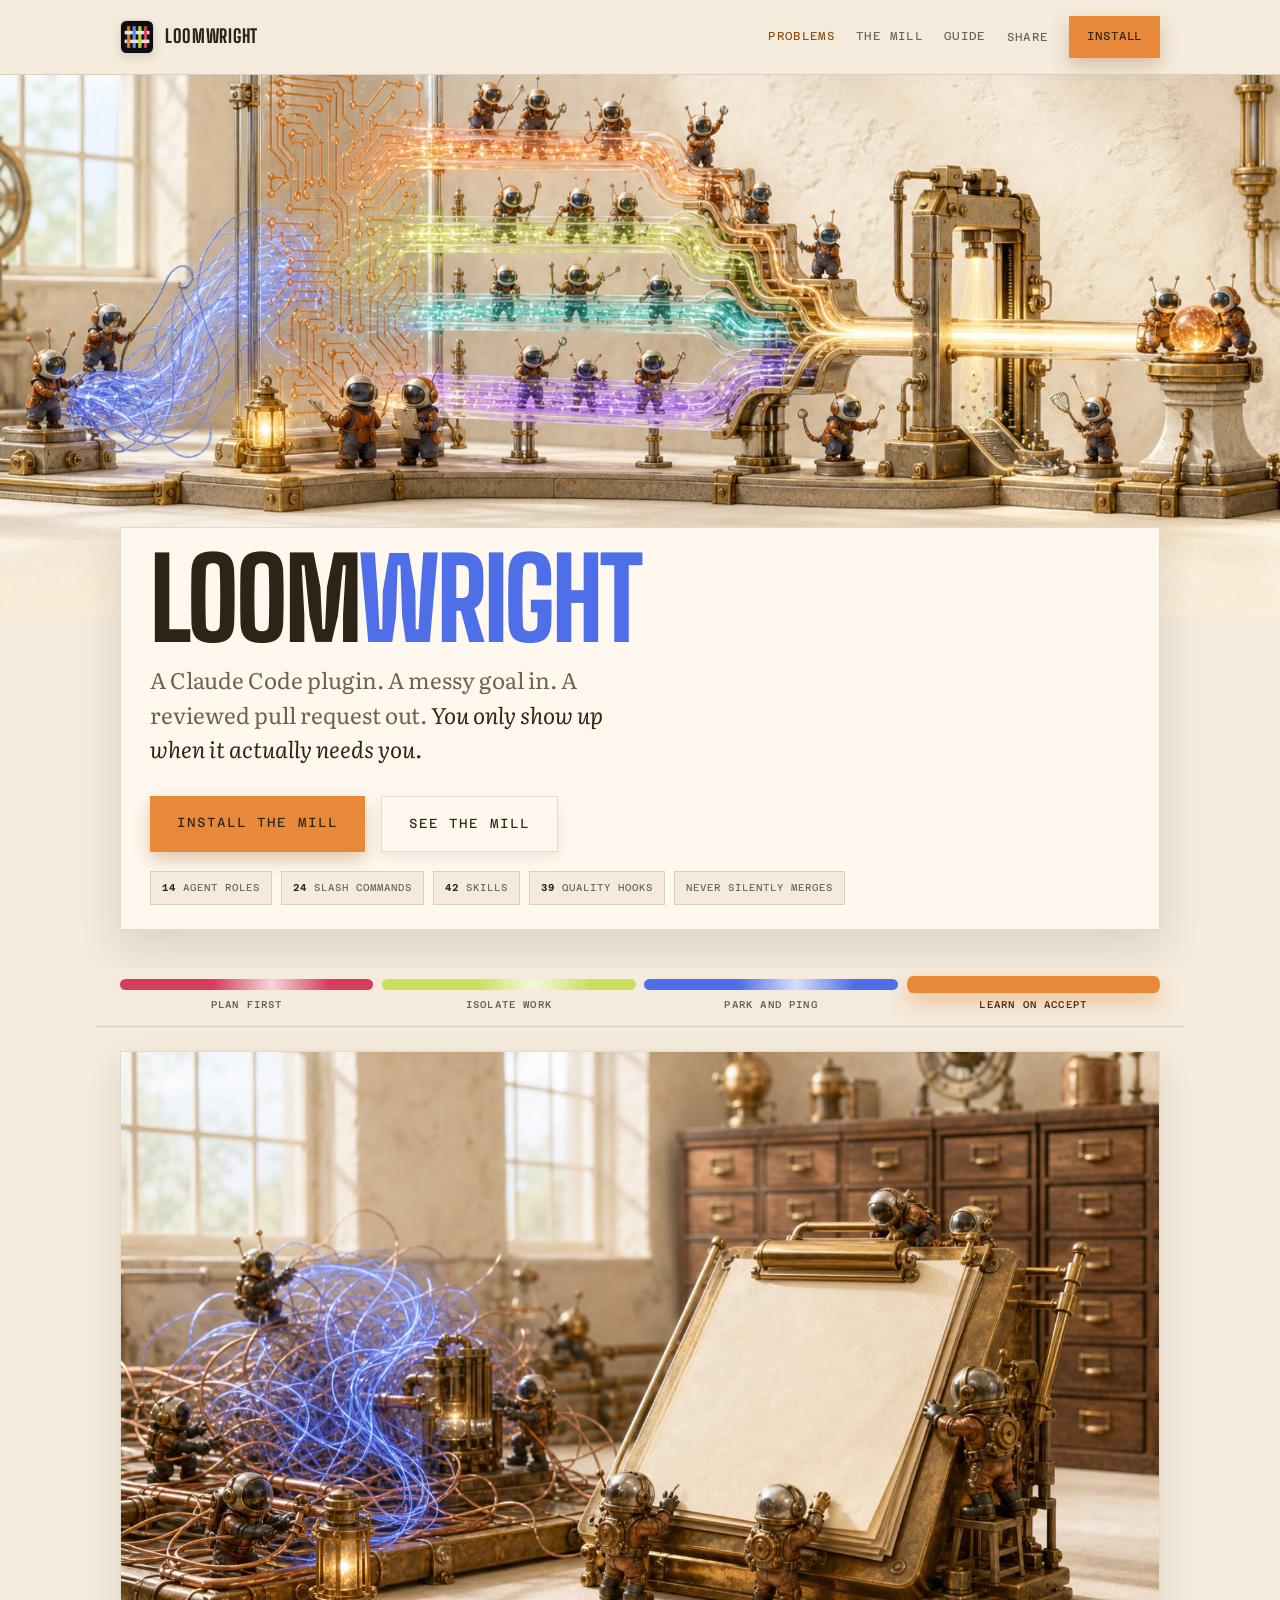
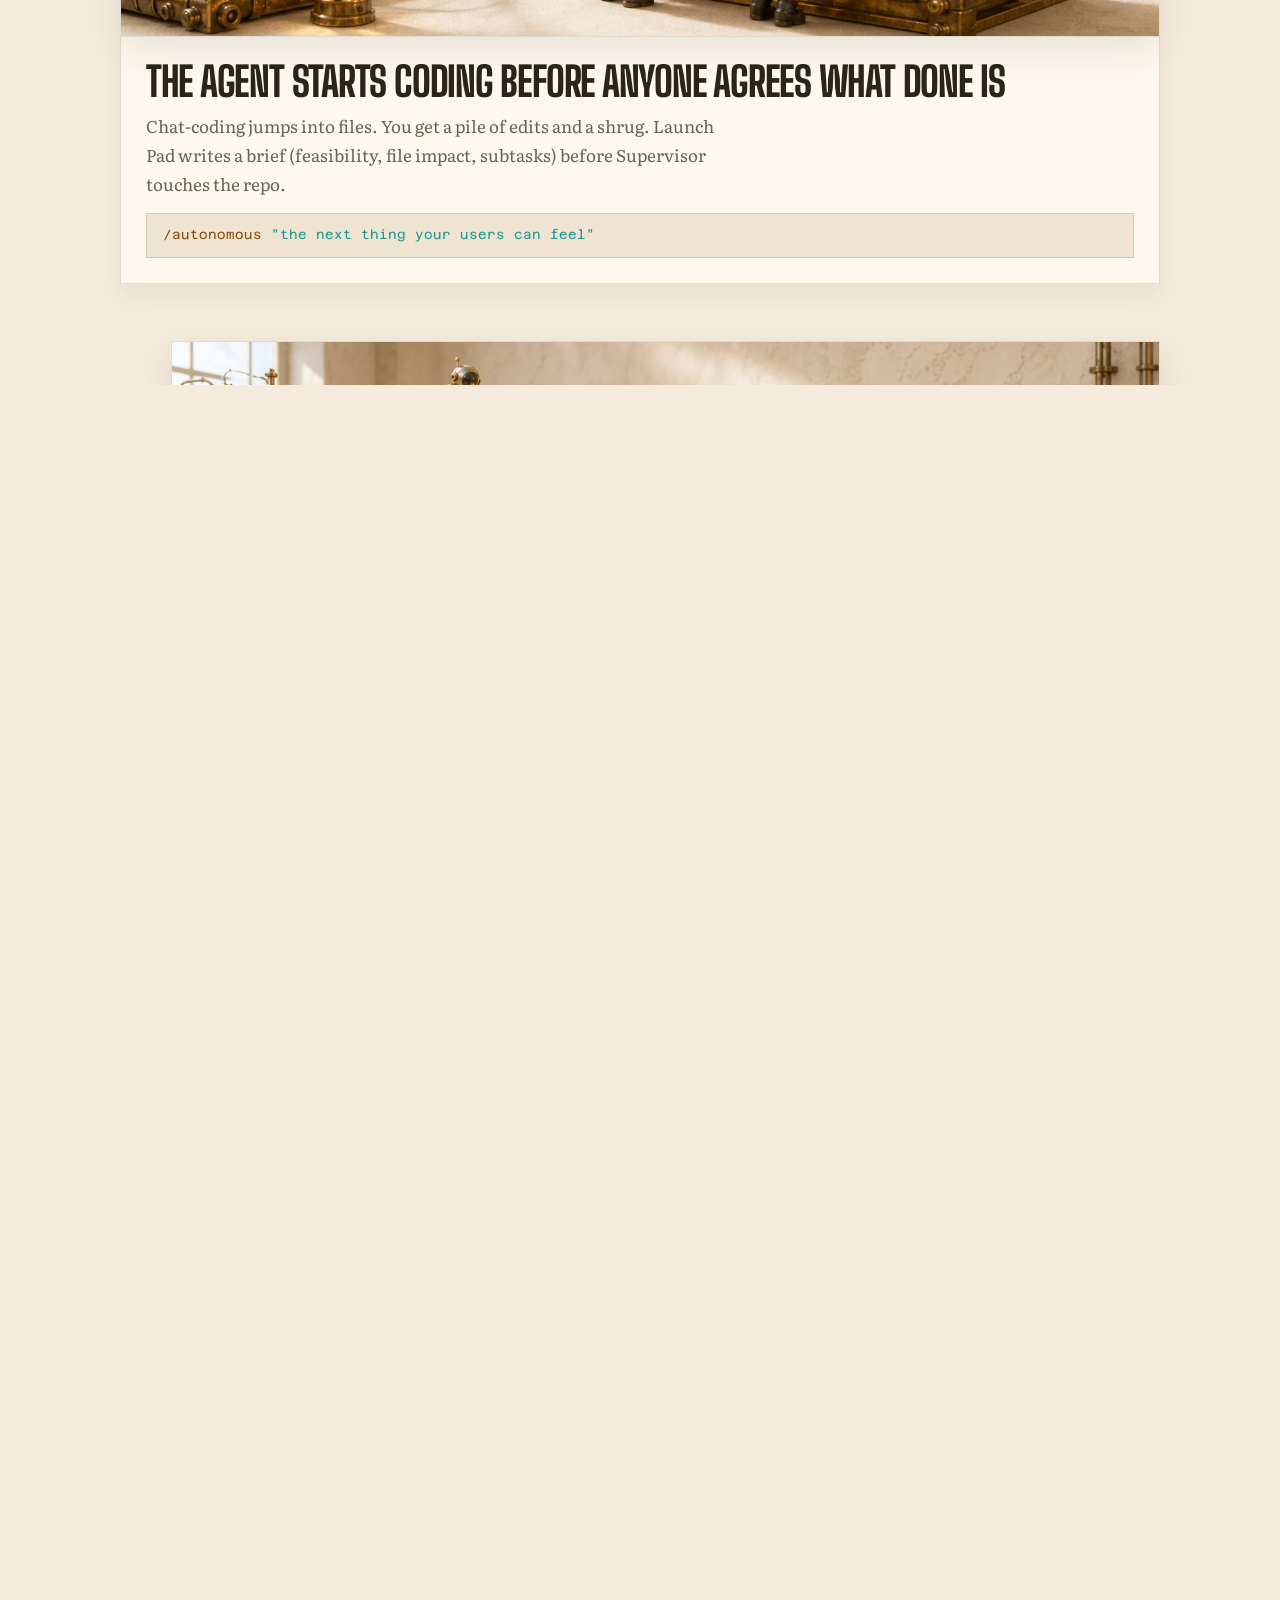
==== index.html @ b25b1008 "fix(copy): quality hooks 36 → 39 to match plugin v15.85.0 plugin.json and CHANGELOG (v15.79.0, still" ====
<!DOCTYPE html>
<html lang="en">
<head>
  <meta charset="utf-8" />
  <meta name="viewport" content="width=device-width, initial-scale=1" />
  <title>Loomwright — a messy goal in, a reviewed PR out</title>
  <meta name="description" content="Queue it. It runs. It parks and informs you when a human is required. Trusted auto-merge only on an opt-in path. Plan first. Parallel worktrees. Never silent." />
  <meta name="theme-color" content="#F4EBDC" />
  <link rel="icon" type="image/png" sizes="32x32" href="assets/icon-32.png" />
  <link rel="apple-touch-icon" sizes="180x180" href="assets/icon-180.png" />
  <meta property="og:title" content="Loomwright — you only show up when it needs you" />
  <meta property="og:description" content="Four problems coding agents keep repeating. One mill that plans, isolates work, parks at the gate, and learns only what you accept." />
  <meta property="og:image" content="https://vikashruhilgit.github.io/loomwright-site/assets/og.jpg" />
  <meta property="og:url" content="https://vikashruhilgit.github.io/loomwright-site/" />
  <meta property="og:type" content="website" />
  <meta name="twitter:card" content="summary_large_image" />
  <link rel="preconnect" href="https://fonts.googleapis.com" />
  <link rel="preconnect" href="https://fonts.gstatic.com" crossorigin />
  <link href="https://fonts.googleapis.com/css2?family=Azeret+Mono:wght@400;500&family=Big+Shoulders+Display:wght@700;800&family=Literata:ital,opsz,wght@0,7..72,400;0,7..72,500;1,7..72,400&display=swap" rel="stylesheet" />
  <link rel="stylesheet" href="site.css" />
</head>
<body>
  <!--
  THESIS: Four pains of chat-coding, each a full-bleed mill still. Not a feature list, not a dashboard.
  OWN-WORLD: Sunlit plaster loft, brass, glass lanes copper/chartreuse/teal/violet, visored millwrights. Big Shoulders Display, Literata, Azeret Mono.
  STORY: Messy goal in, reviewed PR out. Queue it; it runs; it taps you only when a human is required.
  FIRST VIEWPORT: Approved pipeline still, plaque with the offer and Install.
  FORM: Inventor's loft / patent-come-to-life. Seed: user-pinned-bright-millwrights.
  FINISH: unreviewed and undocumented is unfinished; this build ends with the finish review, the verdict, and DESIGN.md
  -->
  <a class="skip" href="#problems">Skip to the problems</a>
  <nav>
    <div class="nav-inner">
      <a class="brand" href="index.html">
        <img src="assets/icon-180.png" alt="" width="34" height="34" decoding="async" />
        <span>Loomwright</span>
      </a>
      <div class="nav-links">
        <a href="index.html" aria-current="page">Problems</a>
        <a href="mill.html">The mill</a>
        <a href="guide.html">Guide</a>
        <button type="button" class="share" data-share>Share</button>
        <a class="btn btn-solid" href="install.html">Install</a>
      </div>
    </div>
  </nav>

  <header class="invention" id="top">
    <img class="invention-shot" src="assets/pipeline.jpg" width="1600" height="900" decoding="async"
      alt="Tiny visored millwrights run a bright brass-and-glass mill: they untangle a request, align it into a brief, ride four worktree lanes, merge in order, scan at a review gate, and stop at an open pull request." />
    <div class="plaque">
      <div class="plaque-card">
        <h1>Loom<span class="two">wright</span></h1>
        <p class="lede">A Claude Code plugin. A messy goal in. A reviewed pull request out. <em>You only show up when it actually needs you.</em></p>
        <div class="actions">
          <a class="btn btn-solid" href="install.html">Install the mill</a>
          <a class="btn btn-ghost" href="mill.html">See the mill</a>
        </div>
        <ul class="stamps" aria-label="What ships today">
          <li><b>14</b> agent roles</li>
          <li><b>24</b> slash commands</li>
          <li><b>42</b> skills</li>
          <li><b>39</b> quality hooks</li>
          <li>never silently merges</li>
        </ul>
      </div>
    </div>
  </header>

  <div class="wrap" id="problems">
    <nav class="lanes story" aria-label="Four problems the mill solves">
      <a class="lane" href="#problem-plan" style="--c:var(--madder)"><span></span>Plan first</a>
      <a class="lane" href="#problem-lanes" style="--c:var(--chartreuse)"><span></span>Isolate work</a>
      <a class="lane" href="#problem-gate" style="--c:var(--indigo)"><span></span>Park and ping</a>
      <a class="lane" href="#problem-learn" style="--c:var(--copper)"><span></span>Learn on accept</a>
    </nav>

    <div class="chapters">
      <article class="chapter" id="problem-plan" style="--c:var(--madder)">
        <figure>
          <img src="assets/problem-plan.jpg" width="1600" height="900" loading="lazy" decoding="async"
            alt="Tiny millwrights untangle a nest of glowing blue fibers on the left, then pin the same work onto a blank brass clipboard on the right, while file drawers behind them stay closed." />
          <span class="gleam" aria-hidden="true"></span>
        </figure>
        <div class="copy">
          <h2>The agent starts coding before anyone agrees what done is</h2>
          <p>Chat-coding jumps into files. You get a pile of edits and a shrug. Launch Pad writes a brief (feasibility, file impact, subtasks) before Supervisor touches the repo.</p>
          <pre class="cmd"><span class="c">/autonomous</span> <span class="g">"the next thing your users can feel"</span></pre>
        </div>
      </article>

      <article class="chapter" id="problem-lanes" style="--c:var(--chartreuse)">
        <figure>
          <img src="assets/problem-lanes.jpg" width="1600" height="900" loading="lazy" decoding="async"
            alt="Four isolated glass energy lanes in copper, chartreuse, teal, and violet, each tended by millwrights, merging in order into one golden stream." />
          <span class="gleam" aria-hidden="true"></span>
        </figure>
        <div class="copy">
          <h2>Two agents, one repo, a merge mess</h2>
          <p>Parallel chats overwrite each other. Workers run in git worktrees. Overlapping files wait. Merges are ordered. You get one pull request, not five conflicting branches.</p>
        </div>
      </article>

      <article class="chapter" id="problem-gate" style="--c:var(--indigo)">
        <figure>
          <img src="assets/problem-gate.jpg" width="1600" height="900" loading="lazy" decoding="async"
            alt="A brass review gate holds a glowing orb. A millwright rings a small bell. An empty stool and hanging helmet show the human has stepped away while the mill still runs." />
          <span class="gleam" aria-hidden="true"></span>
        </figure>
        <div class="copy">
          <h2>You cannot walk away, and you also cannot trust auto-merge</h2>
          <p>Queue the work with <code>/automate</code>. Default: it parks a reviewed PR and tells you if a human is required. Desktop banners are on; <code>--notify</code> adds webhooks. Pass <code>--auto-merge</code> and it squash-merges only when the six-condition fail-closed trusted gate holds. The sixth condition re-classifies the PR head with <code>classify-risk.sh</code>; a high-risk or unclassifiable diff always parks, with no override. <code>--trust-unprotected</code> is the explicit escape hatch for an unprotected branch. Anything unreadable parks. It does not silently ship.</p>
          <pre class="cmd"><span class="c">/automate</span> <span class="g">"the remaining shop tickets"</span> <span class="c">--auto-merge</span></pre>
        </div>
      </article>

      <article class="chapter" id="problem-learn" style="--c:var(--copper)">
        <figure>
          <img src="assets/problem-learn.jpg" width="1600" height="900" loading="lazy" decoding="async"
            alt="Millwrights pin blank paper cards to a brass rail and sort lesson sheets, while a large unused brass stamp and sealing wax wait on the table for a human." />
          <span class="gleam" aria-hidden="true"></span>
        </figure>
        <div class="copy">
          <h2>The mill forgets your house. Every run starts cold</h2>
          <p>Write rules once with <code>/rules</code>. <code>/setup</code> and committed <code>.supervisor/config.json</code> make the mill behave the same on a clone. <code>/dreaming</code> proposes lessons; you accept item by item. Harvested rules go out as a pull request. It gets smarter. It never self-trusts.</p>
        </div>
      </article>
    </div>

    <figure class="hero-frame band">
      <img src="assets/mill-row.jpg" width="2000" height="500" loading="lazy" decoding="async"
        alt="Four brass-and-glass mills in a sunlit loft, each run by tiny millwrights, all driven by one overhead shaft." />
      <figcaption class="hero-caption">Four machines · one drive shaft · one committed policy</figcaption>
    </figure>

    <div class="closer">
      <p>Throughput without babysitting, and without a silent merge.</p>
      <div class="actions">
        <a class="btn btn-solid" href="install.html">Install from GitHub</a>
        <button type="button" class="btn btn-ghost" data-share>Share the mill</button>
        <a class="btn btn-ghost" href="guide.html">First hour on the mill</a>
      </div>
    </div>

    <footer>
      Loomwright is a plan-first mill by Vikash Ruhil · MIT
      <span class="fine">14 agents · 24 commands · 42 skills · 39 hooks. Project memory and the System Twin stay advisory and subordinate to CLAUDE.md. Every promotion is human-gated. The mill does not merge unless you opt in on a trusted automate path.</span>
    </footer>
  </div>
  <script src="site.js"></script>
</body>
</html>
---- site.css ----
:root{
      --ink:#F4EBDC; --ink-2:#FFF8EE; --ink-3:#EFE4D2;
      --hair:rgba(44,36,24,.14);
      --text:#2C2418; --dim:#6B6154;
      --copper:#E8893A; --copper-deep:#8A4E12;
      --indigo:#4F6FE8; --madder:#D63D5C; --chartreuse:#C8E05C;
      --teal:#1A9A8E; --violet:#7A5AE0; --gold:#C9A227; --linen:#FFF8EE;
      --display:"Big Shoulders Display",Impact,sans-serif;
      --body:"Literata",Georgia,serif;
      --mono:"Azeret Mono",ui-monospace,Menlo,monospace;
      --brass:#C47A2C;
    }
    *{box-sizing:border-box}
    html{scroll-behavior:smooth; -webkit-text-size-adjust:100%}
    body{
      margin:0; background:var(--ink); color:var(--text);
      font-family:var(--body); font-size:1.0625rem; line-height:1.7;
      overflow-x:hidden;
    }
    .skip{
      position:absolute; left:-999px; top:0; background:var(--copper); color:#2C2418;
      padding:.6rem 1rem; font-family:var(--mono); z-index:20;
    }
    .skip:focus{left:1rem; top:1rem}
    .wrap{position:relative; z-index:1; max-width:68rem; margin:0 auto; padding:0 1.5rem 4.5rem}

    nav{
      position:sticky; top:0; z-index:8;
      background:rgba(244,235,220,.92); backdrop-filter:blur(12px);
      border-bottom:1px solid var(--hair);
    }
    .nav-inner{display:flex; align-items:center; justify-content:space-between; gap:1rem;
      max-width:68rem; margin:0 auto; padding:1rem 1.5rem}
    .brand{display:flex; align-items:center; gap:.7rem; text-decoration:none; color:var(--text)}
    .brand img{width:2.1rem; height:2.1rem; border-radius:.4rem; object-fit:cover; border:1px solid var(--hair);
      box-shadow:0 4px 10px rgba(44,36,24,.12)}
    .brand span{font-family:var(--display); font-size:1.15rem; letter-spacing:.04em; text-transform:uppercase; font-weight:800}
    .nav-links{display:flex; gap:1.3rem; align-items:center; flex-wrap:wrap}
    .nav-links a:not(.btn), .nav-links .share{font-family:var(--mono); font-size:.72rem; letter-spacing:.12em; text-transform:uppercase;
      color:var(--dim); text-decoration:none}
    .nav-links a:not(.btn):hover,.nav-links a:not(.btn):focus-visible,.nav-links .share:hover,.nav-links .share:focus-visible{color:var(--copper-deep)}
    .nav-links a:focus-visible,.nav-links .share:focus-visible{outline:2px solid var(--indigo); outline-offset:4px}
    .nav-links .share{background:none; border:0; padding:0; cursor:pointer}
    .nav-links .btn{padding:.7rem 1.1rem; font-size:.72rem}

    h1{font-family:var(--display); font-weight:800; font-size:clamp(3.2rem,10vw,7rem); line-height:.82;
      letter-spacing:-.03em; margin:0 0 1.1rem; text-transform:uppercase}
    h1 .two{color:var(--indigo)}
    .lede{font-size:clamp(1.12rem,2.4vw,1.4rem); line-height:1.55; color:var(--dim);
      max-width:38ch; margin:0 0 1.8rem}
    .lede em{font-style:italic; color:var(--text)}

    .invention{position:relative; z-index:1; margin:0 0 2.4rem}
    .invention-shot{display:block; width:100%; height:auto; aspect-ratio:16/9; max-height:60vh; object-fit:cover;
      object-position:center 42%; background:#F7F1E4}
    .plaque{
      position:relative; z-index:2; margin:-5.5rem auto 0; max-width:68rem; padding:0 1.5rem;
    }
    .plaque-card{
      background:var(--ink-2); border:1px solid var(--hair); padding:1.6rem 1.8rem 1.5rem;
      box-shadow:0 18px 40px rgba(44,36,24,.12);
    }
    .stamps{display:flex; flex-wrap:wrap; gap:.55rem; margin:1.2rem 0 0; padding:0; list-style:none}
    .stamps li{font-family:var(--mono); font-size:.62rem; letter-spacing:.1em; text-transform:uppercase;
      border:1px solid var(--hair); padding:.45rem .7rem; background:var(--ink); color:var(--dim)}
    .stamps b{color:var(--text); font-weight:600}

    .hero-frame{position:relative; border:1px solid var(--hair); background:var(--ink-2); min-width:0;
      box-shadow:0 14px 32px rgba(44,36,24,.1)}
    .hero-frame img{display:block; width:100%; height:auto; aspect-ratio:16/10; object-fit:cover}
    .hero-caption{position:absolute; left:0; right:0; bottom:0; padding:.7rem 1rem;
      font-family:var(--mono); font-size:.62rem; letter-spacing:.14em; text-transform:uppercase;
      color:var(--text); background:linear-gradient(transparent, rgba(244,235,220,.94))}

    .actions{display:flex; flex-wrap:wrap; gap:1rem}
    .btn{font-family:var(--mono); font-size:.82rem; letter-spacing:.08em; text-transform:uppercase;
      text-decoration:none; padding:1rem 1.7rem; display:inline-block; border:0; cursor:pointer;
      transition:transform .16s cubic-bezier(.16,1,.3,1), box-shadow .16s}
    .btn-solid{background:var(--copper); color:#2C2418; box-shadow:0 8px 18px rgba(138,78,18,.28)}
    .btn-solid:hover,.btn-solid:focus-visible{transform:translateY(-2px); box-shadow:0 12px 24px rgba(138,78,18,.34)}
    .btn-ghost{color:var(--text); background:var(--ink-2); border:1px solid var(--hair);
      box-shadow:0 6px 14px rgba(44,36,24,.08)}
    .btn-ghost:hover,.btn-ghost:focus-visible{transform:translateY(-2px); border-color:var(--indigo)}
    .btn:focus-visible{outline:2px solid var(--indigo); outline-offset:4px}

    .lanes{
      display:flex; gap:.55rem; align-items:stretch; margin:1.35rem 0 1.5rem
    }
    .lanes.story{
      position:sticky; top:3.55rem; z-index:7;
      background:rgba(244,235,220,.94); backdrop-filter:blur(12px);
      margin:0 -1.5rem 1.5rem; padding:.7rem 1.5rem .8rem;
      border-bottom:1px solid var(--hair)
    }
    .lanes.story:has(.lane:nth-child(1):is(:hover,:focus-visible,[aria-current="true"])) ~ .chapters .chapter:nth-child(1) figure,
    .lanes.story:has(.lane:nth-child(2):is(:hover,:focus-visible,[aria-current="true"])) ~ .chapters .chapter:nth-child(2) figure,
    .lanes.story:has(.lane:nth-child(3):is(:hover,:focus-visible,[aria-current="true"])) ~ .chapters .chapter:nth-child(3) figure,
    .lanes.story:has(.lane:nth-child(4):is(:hover,:focus-visible,[aria-current="true"])) ~ .chapters .chapter:nth-child(4) figure{
      border-color:color-mix(in srgb, var(--c) 50%, var(--hair));
      box-shadow:0 18px 36px color-mix(in srgb, var(--c) 22%, rgba(44,36,24,.08))
    }
    .lanes .lane{
      flex:1; border:0; padding:0; cursor:pointer; appearance:none; min-height:1.5rem;
      background:transparent; display:flex; flex-direction:column; gap:.4rem; justify-content:center;
      text-decoration:none; color:var(--dim); text-align:center;
      font-family:var(--mono); font-size:.62rem; letter-spacing:.12em; text-transform:uppercase; font-weight:500
    }
    .lanes .lane[aria-current="true"]{color:var(--text)}
    .lanes .lane > span{
      display:block; height:.7rem; width:100%; border-radius:99px; background:var(--c);
      position:relative; overflow:hidden;
      transition:transform .28s cubic-bezier(.16,1,.3,1), box-shadow .28s cubic-bezier(.16,1,.3,1)
    }
    .lanes .lane > span::after{
      content:""; position:absolute; inset:0 auto 0 -50%; width:46%;
      background:linear-gradient(90deg, transparent, rgba(255,255,255,.78), transparent);
      animation:flow-x 1.8s cubic-bezier(.16,1,.3,1) 2 both
    }
    .laws .no::after{
      content:""; position:absolute; inset:-45% 0 auto; height:42%; width:100%;
      background:linear-gradient(180deg, transparent, rgba(255,255,255,.82), transparent);
      animation:flow-y 2.2s cubic-bezier(.16,1,.3,1) 2 both
    }
    .lanes .lane:nth-child(2) > span::after, .laws li:nth-child(2) .no::after{animation-delay:-.55s}
    .lanes .lane:nth-child(3) > span::after, .laws li:nth-child(3) .no::after{animation-delay:-1.1s}
    .lanes .lane:nth-child(4) > span::after, .laws li:nth-child(4) .no::after{animation-delay:-1.65s}
    .lanes .lane:hover > span, .lanes .lane:focus-visible > span, .lanes .lane[aria-pressed="true"] > span,
    .lanes .lane[aria-current="true"] > span,
    .wrap:has(.laws li:nth-child(1) .law:is(:hover,:focus-visible,[aria-pressed="true"])) .lanes .lane:nth-child(1) > span,
    .wrap:has(.laws li:nth-child(2) .law:is(:hover,:focus-visible,[aria-pressed="true"])) .lanes .lane:nth-child(2) > span,
    .wrap:has(.laws li:nth-child(3) .law:is(:hover,:focus-visible,[aria-pressed="true"])) .lanes .lane:nth-child(3) > span,
    .wrap:has(.laws li:nth-child(4) .law:is(:hover,:focus-visible,[aria-pressed="true"])) .lanes .lane:nth-child(4) > span,
    .wrap:has(.chapters .chapter:nth-child(1):is(:hover,.on)) .lanes .lane:nth-child(1) > span,
    .wrap:has(.chapters .chapter:nth-child(2):is(:hover,.on)) .lanes .lane:nth-child(2) > span,
    .wrap:has(.chapters .chapter:nth-child(3):is(:hover,.on)) .lanes .lane:nth-child(3) > span,
    .wrap:has(.chapters .chapter:nth-child(4):is(:hover,.on)) .lanes .lane:nth-child(4) > span{
      transform:scaleY(1.55); box-shadow:0 6px 16px color-mix(in srgb, var(--c) 45%, transparent)
    }
    .lanes .lane:focus-visible{outline:2px solid var(--indigo); outline-offset:3px}
    .lanes.off-stage .lane > span::after, .laws.off-stage .no::after,
    .road.off-stage .dot::after{animation-play-state:paused}
    @keyframes flow-x{to{transform:translateX(220px)}}
    @keyframes flow-y{to{transform:translateY(90px)}}

    h2.sec{font-family:var(--mono); font-size:.72rem; letter-spacing:.22em; text-transform:uppercase;
      color:var(--dim); margin:2.6rem 0 1.1rem; font-weight:500}
    h2.sec[id], .invention[id]{scroll-margin-top:5.5rem}
    h3{font-family:var(--display); font-weight:800; letter-spacing:-.02em; text-transform:uppercase; margin:0 0 .4rem}

    .laws{display:grid; gap:1rem; margin:0 0 clamp(3.2rem,8vw,5.5rem); padding:0; list-style:none}
    .laws li{margin:0}
    .laws li:nth-child(even){margin-left:clamp(0rem,4vw,3rem)}
    .law{
      width:100%; display:grid; grid-template-columns:auto 1fr; gap:1.1rem; text-align:left;
      background:var(--ink-2); border:1px solid var(--hair); padding:1.35rem 1.5rem 1.35rem 1.2rem;
      box-shadow:0 10px 24px rgba(44,36,24,.06); cursor:pointer; color:inherit; font:inherit;
      appearance:none; border-radius:0;
      transition:translate .28s cubic-bezier(.16,1,.3,1), box-shadow .28s cubic-bezier(.16,1,.3,1),
        border-color .28s cubic-bezier(.16,1,.3,1), opacity .28s cubic-bezier(.16,1,.3,1);
      animation:law-in .7s cubic-bezier(.16,1,.3,1) backwards
    }
    .laws li:nth-child(2) .law{animation-delay:.08s}
    .laws li:nth-child(3) .law{animation-delay:.16s}
    .laws li:nth-child(4) .law{animation-delay:.24s}
    .law:hover, .law:focus-visible, .law[aria-pressed="true"],
    .lanes:has(.lane:nth-child(1):is(:hover,:focus-visible,[aria-pressed="true"])) ~ .laws li:nth-child(1) .law,
    .lanes:has(.lane:nth-child(2):is(:hover,:focus-visible,[aria-pressed="true"])) ~ .laws li:nth-child(2) .law,
    .lanes:has(.lane:nth-child(3):is(:hover,:focus-visible,[aria-pressed="true"])) ~ .laws li:nth-child(3) .law,
    .lanes:has(.lane:nth-child(4):is(:hover,:focus-visible,[aria-pressed="true"])) ~ .laws li:nth-child(4) .law{
      translate:0 -4px;
      border-color:color-mix(in srgb, var(--c) 50%, var(--hair));
      box-shadow:0 18px 36px color-mix(in srgb, var(--c) 22%, rgba(44,36,24,.08))
    }
    .law:focus-visible{outline:2px solid var(--indigo); outline-offset:3px}
    .laws:has(.law[aria-pressed="true"]) .law:not([aria-pressed="true"]){opacity:.62}
    .laws .no{width:1.15rem; height:4.2rem; border-radius:99px; background:var(--c);
      position:relative; overflow:hidden; display:block}
    .lanes .lane:hover > span::after, .lanes .lane:focus-visible > span::after,
    .lanes .lane[aria-pressed="true"] > span::after, .lanes .lane[aria-current="true"] > span::after{animation:flow-x 1.6s cubic-bezier(.16,1,.3,1) infinite}
    .law:hover .no::after, .law:focus-visible .no::after, .law[aria-pressed="true"] .no::after{
      animation:flow-y 1.4s cubic-bezier(.16,1,.3,1) infinite
    }
    .law-title{display:block; font-family:var(--display); font-weight:800; letter-spacing:-.02em;
      text-transform:uppercase; margin:0 0 .4rem}
    .law-copy{margin:0; color:var(--dim); display:block}
    @keyframes law-in{
      from{opacity:0; filter:blur(5px); translate:0 14px}
      to{opacity:1; filter:none; translate:0 0}
    }

    .guide{display:grid; gap:0; margin:0 0 clamp(3.2rem,8vw,5.5rem)}
    .step{display:grid; grid-template-columns:4.2rem 1fr; gap:1.2rem; padding:1.5rem 0;
      border-top:1px solid var(--hair)}
    .step:last-child{border-bottom:1px solid var(--hair)}
    .step > div{min-width:0}
    .step .n{font-family:var(--mono); color:var(--c, var(--copper)); font-size:.8rem; letter-spacing:.12em; padding-top:.35rem}
    .step p{margin:.25rem 0 0; color:var(--dim); max-width:62ch}
    .cmd{
      font-family:var(--mono); font-size:.82rem; background:var(--ink-3); color:var(--text);
      border:1px solid var(--hair); padding:.7rem 1rem; margin:.9rem 0 0; overflow-x:auto;
      white-space:pre; line-height:1.55;
    }
    .cmd .c{color:var(--copper-deep)}
    .cmd .g{color:var(--teal)}
    .cmd .d{color:var(--dim)}

    .picks{display:flex; flex-wrap:wrap; gap:.55rem; margin:0 0 1.2rem}
    .picks button{
      font-family:var(--mono); font-size:.72rem; letter-spacing:.06em; text-transform:uppercase;
      background:var(--ink-2); color:var(--text); border:1px solid var(--hair); padding:.65rem .9rem; cursor:pointer;
    }
    .picks button[aria-pressed="true"], .picks button:hover, .picks button:focus-visible{
      border-color:var(--copper); color:var(--copper-deep); background:#FFF3E4
    }
    .picks button:focus-visible{outline:2px solid var(--indigo); outline-offset:3px}
    .play-card,.install-card{background:var(--ink-2); border:1px solid var(--hair);
      border-top:3px solid var(--copper); padding:1.4rem 1.5rem; min-height:9.5rem}
    .play-card{margin:0 0 clamp(3.2rem,8vw,5.5rem)}
    .play-card .tag,.install-card .tag{font-family:var(--mono); font-size:.68rem; letter-spacing:.16em; text-transform:uppercase; color:var(--copper-deep); margin:0 0 .5rem}
    .play-card p,.install-card p{margin:.35rem 0 0; color:var(--dim)}
    .install-card h3{margin:.1rem 0 0}

    .plays{display:grid; grid-template-columns:repeat(2,1fr); gap:1rem; margin:0 0 clamp(3.2rem,8vw,5.5rem)}
    .plays article{background:var(--ink-2); border:1px solid var(--hair); padding:1.35rem 1.4rem;
      border-top:3px solid var(--c); box-shadow:0 8px 20px rgba(44,36,24,.05)}
    .plays .why{font-family:var(--mono); font-size:.65rem; letter-spacing:.14em; text-transform:uppercase;
      margin:0 0 .55rem}
    .plays .why, .mile .st{color:color-mix(in srgb, var(--c) 62%, #2C2418)}
    .plays p{margin:.3rem 0 0; color:var(--dim); font-size:.98rem}

    .road{display:grid; gap:0; margin:0 0 1.2rem}
    .mile{display:grid; grid-template-columns:7.5rem 1.1rem 1fr; gap:1.1rem; align-items:start}
    .mile .when{font-family:var(--mono); font-size:.68rem; letter-spacing:.12em; text-transform:uppercase;
      color:var(--dim); padding-top:.35rem}
    .rail{position:relative; min-height:100%}
    .rail::before{content:""; position:absolute; left:50%; top:.55rem; bottom:-.2rem; width:2px;
      background:var(--hair); transform:translateX(-50%)}
    .mile:last-child .rail::before{bottom:auto; height:0}
    .dot{display:block; width:1.1rem; height:1.1rem; border-radius:50%; background:var(--c); position:relative; z-index:1;
      box-shadow:0 0 0 4px var(--ink);
      transition:scale .28s cubic-bezier(.16,1,.3,1)}
    .mile:hover .dot, .mile:focus-within .dot{scale:1.18}
    .dot::after{
      content:""; position:absolute; inset:-5px; border-radius:50%;
      border:1.5px solid var(--c); opacity:0; animation:ripple 1.8s cubic-bezier(.16,1,.3,1) 3 both
    }
    .mile:hover .dot::after, .mile:focus-within .dot::after{
      animation:ripple 1.6s cubic-bezier(.16,1,.3,1) infinite
    }
    .mile:nth-child(2) .dot::after{animation-delay:.4s}
    .mile:nth-child(3) .dot::after{animation-delay:.8s}
    .mile:nth-child(4) .dot::after{animation-delay:1.2s}
    .mile:nth-child(5) .dot::after{animation-delay:1.6s}
    @keyframes ripple{
      0%{transform:scale(.7); opacity:.55}
      100%{transform:scale(1.55); opacity:0}
    }
    .mile .body{background:var(--ink-2); border:1px solid var(--hair); padding:1.2rem 1.35rem; margin-bottom:1rem}
    .mile .st{font-family:var(--mono); font-size:.62rem; letter-spacing:.16em; text-transform:uppercase; color:var(--c); margin:0 0 .35rem}
    .mile p{margin:.25rem 0 0; color:var(--dim)}

    .install-box{background:var(--ink-2); border:1px solid var(--hair); padding:1.6rem 1.7rem;
      display:grid; gap:1rem; margin:0 0 2.4rem}
    .copy-row{display:flex; flex-wrap:wrap; gap:.7rem; align-items:stretch}
    .copy-row pre{flex:1; font-family:var(--mono); font-size:.88rem; background:var(--ink-3);
      padding:.9rem 1rem; border:1px solid var(--hair); min-width:12rem; margin:0; white-space:pre-wrap; line-height:1.7; color:var(--text)}
    .note{color:var(--dim); margin:0; font-size:.98rem}
    .note a,.step a,.install-card a{
      color:var(--copper-deep); text-decoration:none; border-bottom:1px solid rgba(196,122,44,.45)
    }
    .note a:hover,.note a:focus-visible,.step a:hover,.step a:focus-visible,
    .install-card a:hover,.install-card a:focus-visible{border-color:var(--copper-deep)}
    .copy-row .btn{align-self:stretch}
    .apps{display:flex; flex-wrap:wrap; gap:.55rem; margin:0}
    .how{margin:.85rem 0 0; padding:0; list-style:none; counter-reset:how}
    .how li{counter-increment:how; position:relative; padding-left:2.4rem; margin:0 0 .7rem}
    .how li:last-child{margin-bottom:0}
    .how li::before{content:counter(how, decimal-leading-zero); font-family:var(--mono);
      font-size:.72rem; letter-spacing:.08em; color:var(--copper-deep);
      position:absolute; left:0; top:.28rem}
    .warn{font-family:var(--mono); font-size:.72rem; letter-spacing:.04em; color:var(--copper-deep);
      border:1px solid rgba(196,122,44,.4); background:#FFF3E4; padding:.7rem .9rem; margin:0}

    .band{margin:0 0 clamp(2rem,5vw,2.8rem)}
    .band img{aspect-ratio:4/1}
    .mile .shot{display:block; width:100%; height:auto; aspect-ratio:16/9; object-fit:cover;
      margin:1.15rem 0 0; border:1px solid var(--hair)}

    .fig{margin:0 0 clamp(2.4rem,6vw,3.6rem); border:1px solid var(--hair); background:var(--ink-2)}
    .fig img{display:block; width:100%; height:auto}
    .fig figcaption{font-family:var(--mono); font-size:.66rem; letter-spacing:.14em; text-transform:uppercase;
      color:var(--dim); padding:.85rem 1rem; border-top:1px solid var(--hair); line-height:1.8;
      background:var(--ink)}
    .fig figcaption b{color:var(--text); font-weight:600}

    .pipe-art{position:relative; background:#F7F1E4}
    .pipe-art img{display:block; width:100%; height:auto; aspect-ratio:16/9; object-fit:cover; object-position:center 38%}
    .pipe-labels{position:absolute; inset:0; width:100%; height:100%; pointer-events:none}
    .pipe-legend{display:none; margin:0; padding:.9rem 1rem 1.05rem; list-style:none; gap:.7rem;
      border-top:1px solid var(--hair); background:var(--ink)}
    .pipe-legend li{display:grid; grid-template-columns:2.1rem 1fr; gap:.55rem; color:var(--dim); font-size:.92rem}
    .pipe-legend b{font-family:var(--mono); font-size:.68rem; letter-spacing:.14em; color:var(--copper-deep); padding-top:.28rem}
    .pipe-legend strong{display:block; font-family:var(--display); font-size:.92rem; letter-spacing:-.02em;
      text-transform:uppercase; color:var(--text); font-weight:800}
    .pipe-legend span{display:block; font-size:.88rem; color:var(--dim)}
    .pipe-legend .g{font-family:var(--mono); font-size:.62rem; letter-spacing:.14em; text-transform:uppercase;
      color:var(--gold)}

    .blk{margin:0 0 clamp(2.4rem,6vw,3.6rem)}
    .blk > p.note{margin:.45rem 0 1.2rem; max-width:68ch}

    .policy{display:grid; grid-template-columns:minmax(0,1.02fr) minmax(0,.98fr); gap:1rem; align-items:start}
    .policy > *{min-width:0}
    .knobs{display:grid; gap:.5rem}
    .knob{display:flex; align-items:center; justify-content:space-between; gap:1rem; width:100%; text-align:left;
      background:var(--ink-2); border:1px solid var(--hair);
      padding:.75rem .9rem; cursor:pointer; color:var(--text); font:inherit;
      box-shadow:inset 0 2px 0 transparent; transition:box-shadow .16s ease, border-color .16s}
    .knob:hover{border-color:var(--copper)}
    .knob:focus-visible{outline:2px solid var(--indigo); outline-offset:3px}
    .knob b{display:block; font-family:var(--mono); font-size:.75rem; letter-spacing:.03em; color:var(--text)}
    .knob em{display:block; font-style:normal; font-size:.88rem; line-height:1.45; color:var(--dim); margin-top:.22rem}
    .knob i{font-family:var(--mono); font-style:normal; font-size:.68rem; letter-spacing:.1em; text-transform:uppercase;
      color:var(--dim); border:1px solid var(--hair); padding:.35rem .6rem; white-space:nowrap}
    .knob[data-active="true"]{box-shadow:inset 0 3px 0 var(--teal)}
    .knob[data-active="true"] i{color:var(--teal); border-color:rgba(26,154,142,.4)}
    .policy-out{background:var(--ink-2); border:1px solid var(--hair); padding:1.25rem 1.35rem;
      display:grid; gap:.35rem; position:sticky; top:5.2rem}
    .policy-out .tag{font-family:var(--mono); font-size:.64rem; letter-spacing:.16em; text-transform:uppercase;
      color:var(--copper-deep); margin:.4rem 0 0}
    .policy-out pre{font-family:var(--mono); font-size:.79rem; background:var(--ink-3); color:var(--text);
      border:1px solid var(--hair); padding:.85rem 1rem; margin:.15rem 0 0; overflow-x:auto;
      white-space:pre; line-height:1.65}
    .policy-out .btn{justify-self:start; margin-top:.9rem}

    footer{border-top:1px solid var(--hair); padding-top:2rem; font-family:var(--mono);
      font-size:.76rem; line-height:2; color:var(--dim); letter-spacing:.02em}
    footer a{color:var(--text); text-decoration:none; border-bottom:1px solid rgba(44,36,24,.2)}
    footer a:hover,footer a:focus-visible{color:var(--copper-deep); border-color:var(--copper-deep)}
    .fine{display:block; margin-top:1rem; color:#8A7F70; letter-spacing:0; font-size:.72rem; line-height:1.6}

    @media (max-width:860px){
      .plays,.stamps{grid-template-columns:1fr}
      .pipe-labels{display:none}
      .pipe-legend{display:grid}
      .band img{aspect-ratio:2/1; object-position:center}
      .policy{grid-template-columns:1fr}
      .policy-out{position:static}
      .laws li:nth-child(even){margin-left:0}
      .plaque{margin-top:-2.4rem}
      .mile{grid-template-columns:1.1rem 1fr; gap:.9rem}
      .mile .when{grid-column:2; padding-top:0}
      .rail{grid-row:span 2}
      .chapter:nth-child(even){margin-left:0}
    }

    /* Touch comfort: nav links render ~20px tall, well under the 44px minimum. */
    @media (max-width:860px){
      .nav-links a, .nav-links .share{min-height:44px; min-width:44px; padding-inline:.3rem;
        display:inline-flex; align-items:center; justify-content:center}
    }
    /* The single row needs ~744px of the 768px tablet width, so anything narrower wrapped
       the Install button onto its own line: 141px at 640px, 155px at 375px, and sticky, so it
       ate that on every scroll. Below the tablet breakpoint use two deliberate rows and let
       the bar scroll away. Measured, not guessed - 620px was too low and still wrapped at 640. */
    @media (max-width:767px){
      nav{position:static}
      .nav-inner{flex-wrap:wrap; row-gap:.2rem; column-gap:.8rem; padding:.7rem 1.1rem}
      .brand{flex:1 1 100%}
      .nav-links{width:100%; justify-content:space-between; flex-wrap:nowrap; gap:.3rem}
      .nav-links a:not(.btn), .nav-links .share{font-size:.64rem; letter-spacing:.05em}
      .nav-links .btn{padding:.5rem .75rem; font-size:.64rem}
    }
    @media (prefers-reduced-motion:reduce){
      html{scroll-behavior:auto}
      *{animation:none!important; transition:none!important}
      .laws:has(.law[aria-pressed="true"]) .law:not([aria-pressed="true"]){opacity:1}
    }
  

    .nav-links a:not(.btn)[aria-current="page"]{color:var(--copper-deep)}
    .page-lede{font-size:clamp(1.2rem,2.6vw,1.55rem); max-width:42ch; margin:2.2rem 0 1.6rem; color:var(--text)}
    .chapters{margin:0 0 clamp(2.4rem,7vw,4.5rem)}
    .chapter{margin:0 0 clamp(2.2rem,6vw,3.6rem); --c:var(--copper); scroll-margin-top:5.6rem}
    .chapter.on figure{
      border-color:color-mix(in srgb, var(--c) 50%, var(--hair));
      box-shadow:0 18px 36px color-mix(in srgb, var(--c) 22%, rgba(44,36,24,.08))
    }
    .chapter:nth-child(even){margin-left:clamp(0rem,5vw,3.2rem)}
    .chapter figure{
      margin:0; border:1px solid var(--hair); background:var(--ink-2); overflow:hidden;
      position:relative; box-shadow:0 14px 32px rgba(44,36,24,.1)
    }
    .chapter img{
      display:block; width:100%; height:auto; aspect-ratio:16/9; object-fit:cover;
      scale:1.06; filter:saturate(.9);
      transition:scale 1.15s cubic-bezier(.16,1,.3,1), filter .9s cubic-bezier(.16,1,.3,1)
    }
    .chapter.in img{scale:1; filter:saturate(1)}
    .chapter .gleam{
      position:absolute; inset:0; pointer-events:none;
      background:linear-gradient(105deg, transparent 36%, color-mix(in srgb, var(--c) 28%, #fff) 50%, transparent 64%);
      translate:-120% 0; mix-blend-mode:screen; opacity:.55
    }
    .chapter.in .gleam, .chapter.flash .gleam{animation:gleam 1.35s cubic-bezier(.16,1,.3,1) 1 both}
    @keyframes gleam{to{translate:120% 0}}
    .chapter .copy{
      background:var(--ink-2); border:1px solid var(--hair); border-top:0;
      padding:1.45rem 1.55rem 1.55rem; box-shadow:0 10px 24px rgba(44,36,24,.06)
    }
    .chapter h2{
      font-family:var(--display); font-weight:800; letter-spacing:-.03em; text-transform:uppercase;
      font-size:clamp(1.7rem,4.2vw,2.55rem); line-height:1.05; margin:0 0 .55rem
    }
    .chapter p{margin:0; color:var(--dim); max-width:58ch}
    .chapter .cmd{margin-top:.9rem}
    .closer{
      background:var(--ink-2); border:1px solid var(--hair); padding:1.7rem 1.8rem;
      margin:0 0 2.4rem; box-shadow:0 12px 28px rgba(44,36,24,.08)
    }
    .closer p{margin:0 0 1.2rem; max-width:46ch; font-size:1.15rem}

    .laws.visual{gap:1.4rem}
    .laws.visual li{
      margin-left:0;
      display:grid;
      background:var(--ink-2);
      border:1px solid var(--hair);
      box-shadow:0 12px 28px rgba(44,36,24,.08)
    }
    .laws.visual li figure{
      margin:0; position:relative; overflow:hidden; border-bottom:1px solid var(--hair)
    }
    .laws.visual li img{
      display:block; width:100%; height:auto; aspect-ratio:16/9; object-fit:cover
    }
    .laws.visual .law{box-shadow:none; border:0; animation:none; height:auto}
    .laws.visual .gleam{
      position:absolute; inset:0; pointer-events:none;
      background:linear-gradient(105deg, transparent 36%, color-mix(in srgb, var(--c) 28%, #fff) 50%, transparent 64%);
      translate:-120% 0; mix-blend-mode:screen; opacity:.55
    }
    .laws.visual li:hover .gleam, .laws.visual li:focus-within .gleam,
    .laws.visual li:has(.law[aria-pressed="true"]) .gleam{animation:gleam 1.35s cubic-bezier(.16,1,.3,1) 1 both}

    @media (min-width:960px){
      .laws.visual li{grid-template-columns:minmax(0,1.2fr) minmax(0,1fr); align-items:stretch}
      .laws.visual li:nth-child(even){grid-template-columns:minmax(0,1fr) minmax(0,1.2fr)}
      .laws.visual li:nth-child(even) figure{order:2}
      .laws.visual li figure{border-bottom:0; border-right:1px solid var(--hair)}
      .laws.visual li:nth-child(even) figure{border-right:0; border-left:1px solid var(--hair)}
    }
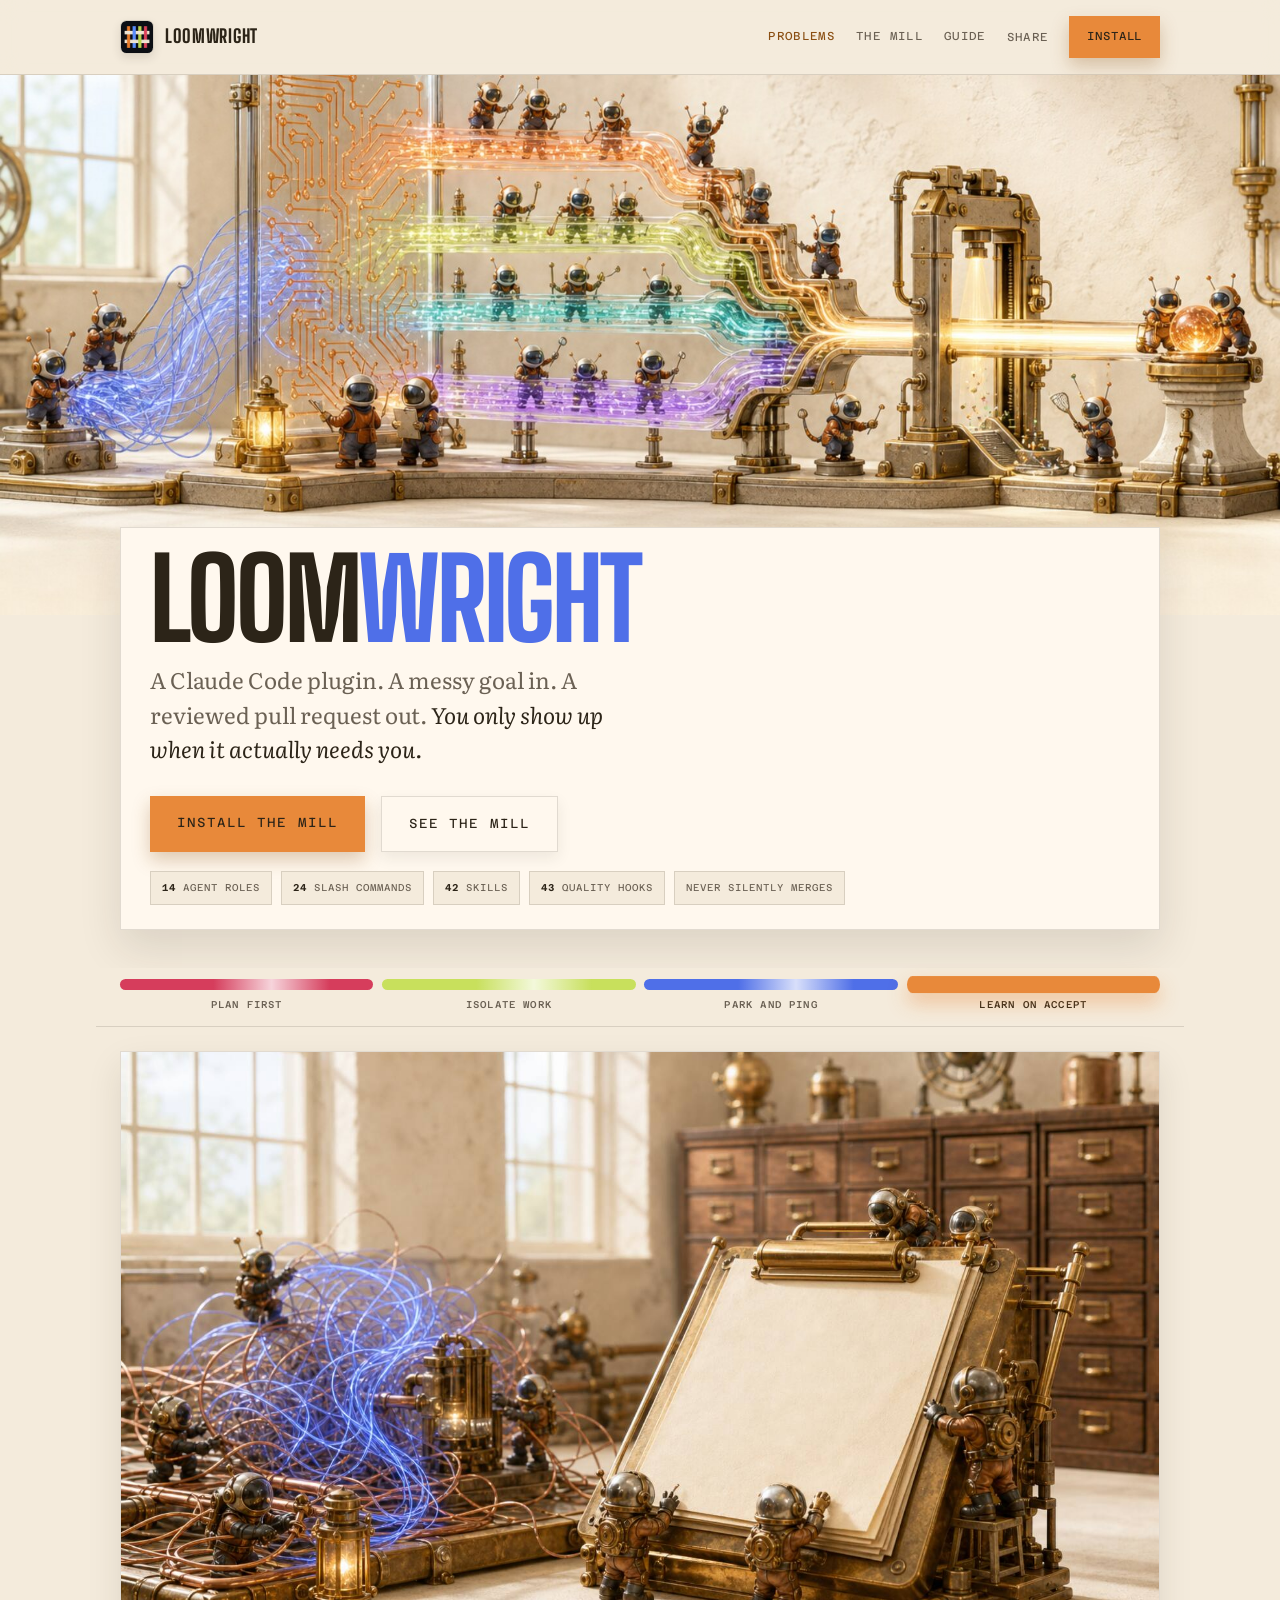
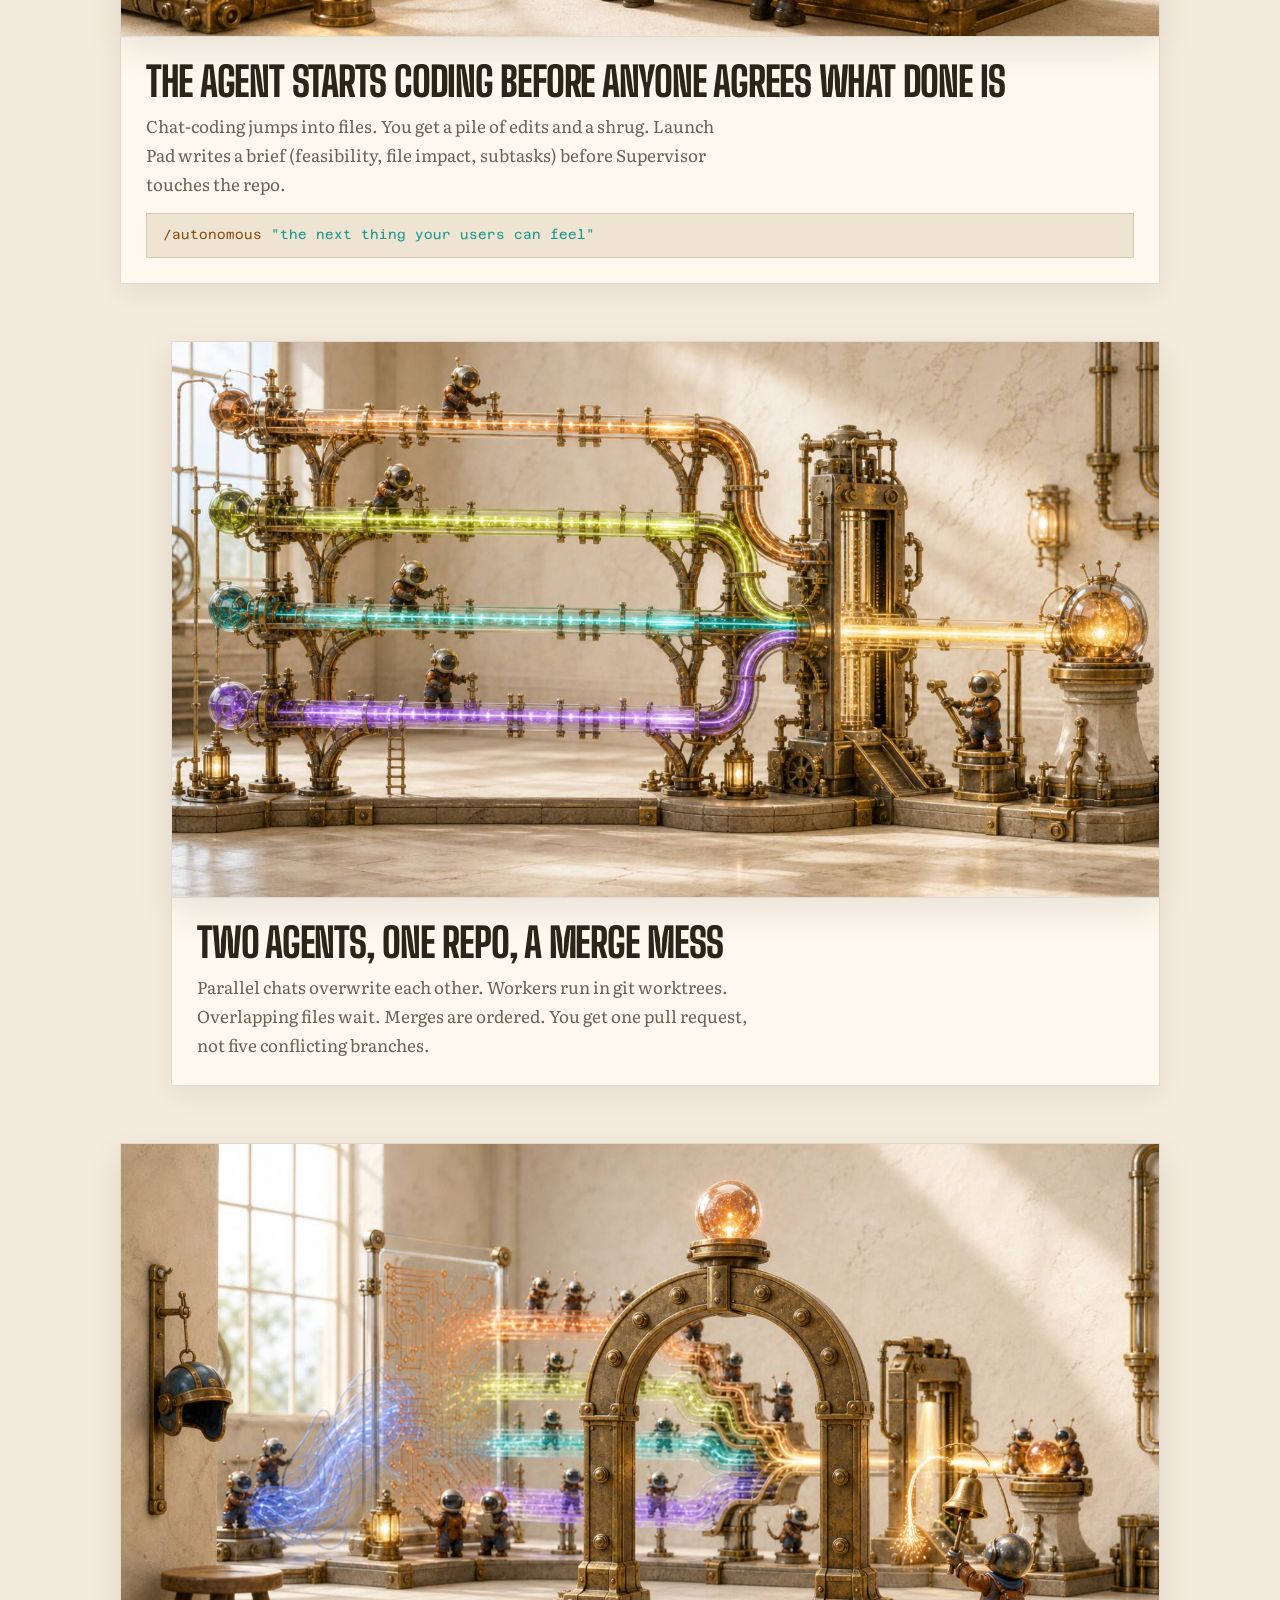
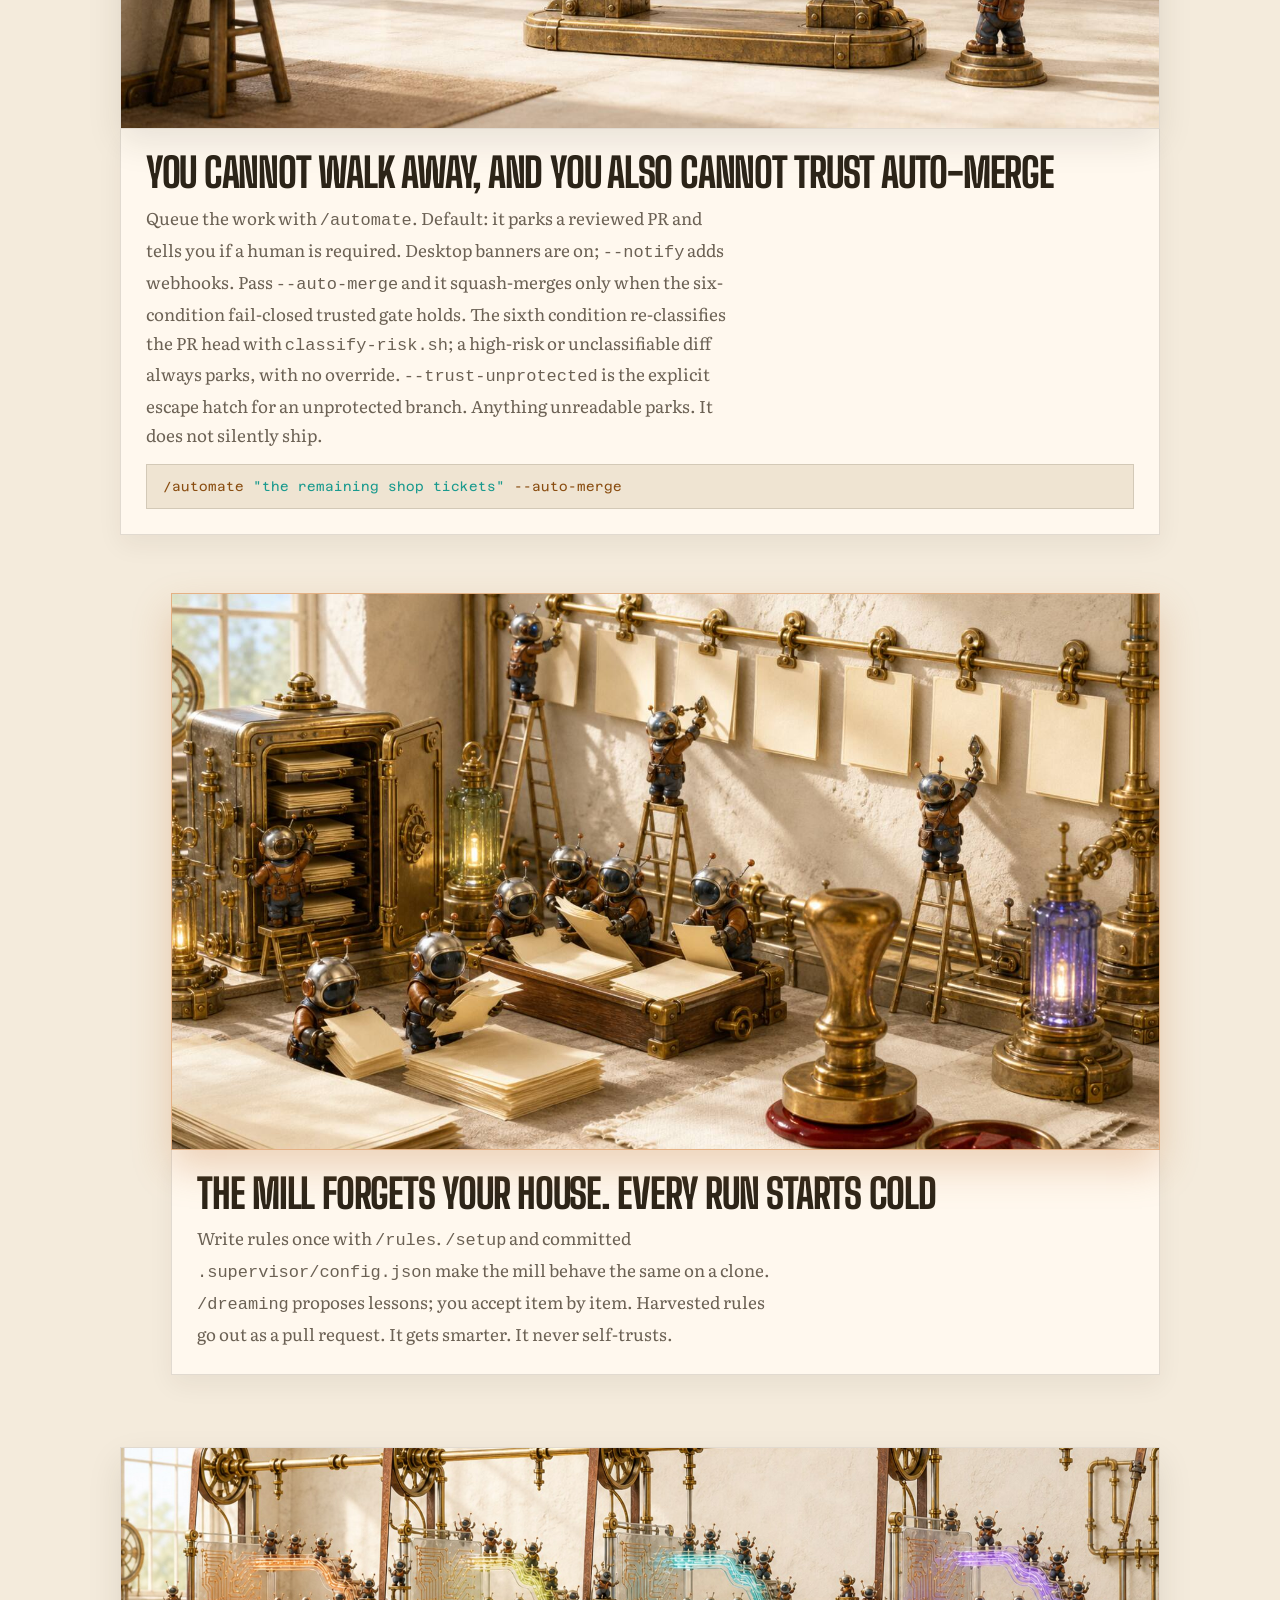
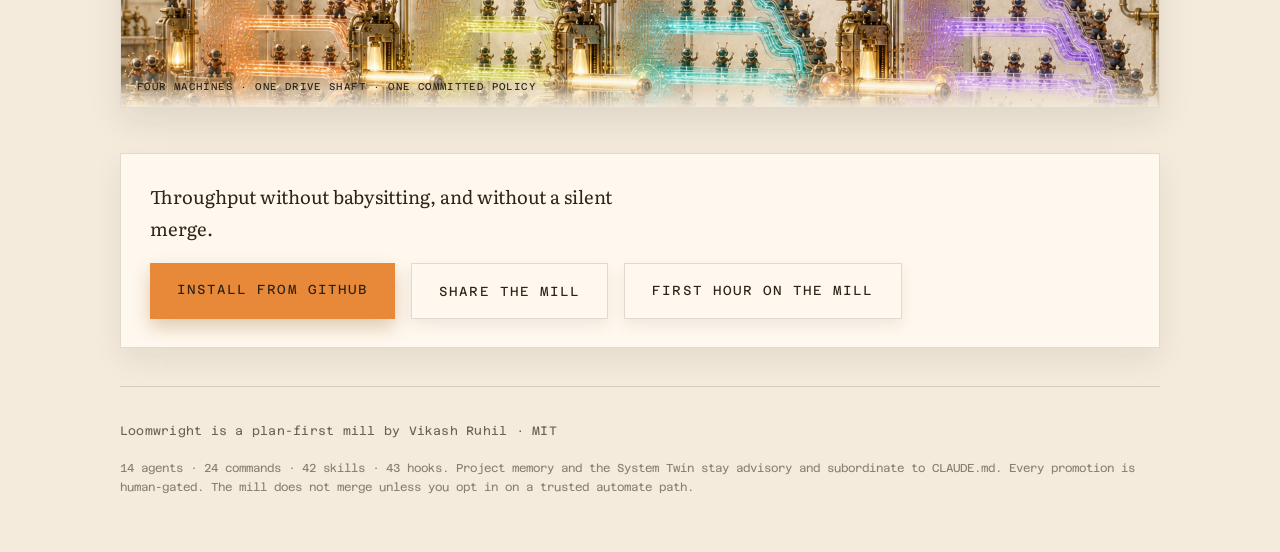
==== commit d16364aa: "fix(copy): quality hooks 39 → 43 Public site claims now match the live plugin counts: 14 agents, 24 " ====
--- a/index.html
+++ b/index.html
@@ -60,7 +60,7 @@
           <li><b>14</b> agent roles</li>
           <li><b>24</b> slash commands</li>
           <li><b>42</b> skills</li>
-          <li><b>39</b> quality hooks</li>
+          <li><b>43</b> quality hooks</li>
           <li>never silently merges</li>
         </ul>
       </div>
@@ -144,7 +144,7 @@
 
     <footer>
       Loomwright is a plan-first mill by Vikash Ruhil · MIT
-      <span class="fine">14 agents · 24 commands · 42 skills · 39 hooks. Project memory and the System Twin stay advisory and subordinate to CLAUDE.md. Every promotion is human-gated. The mill does not merge unless you opt in on a trusted automate path.</span>
+      <span class="fine">14 agents · 24 commands · 42 skills · 43 hooks. Project memory and the System Twin stay advisory and subordinate to CLAUDE.md. Every promotion is human-gated. The mill does not merge unless you opt in on a trusted automate path.</span>
     </footer>
   </div>
   <script src="site.js"></script>
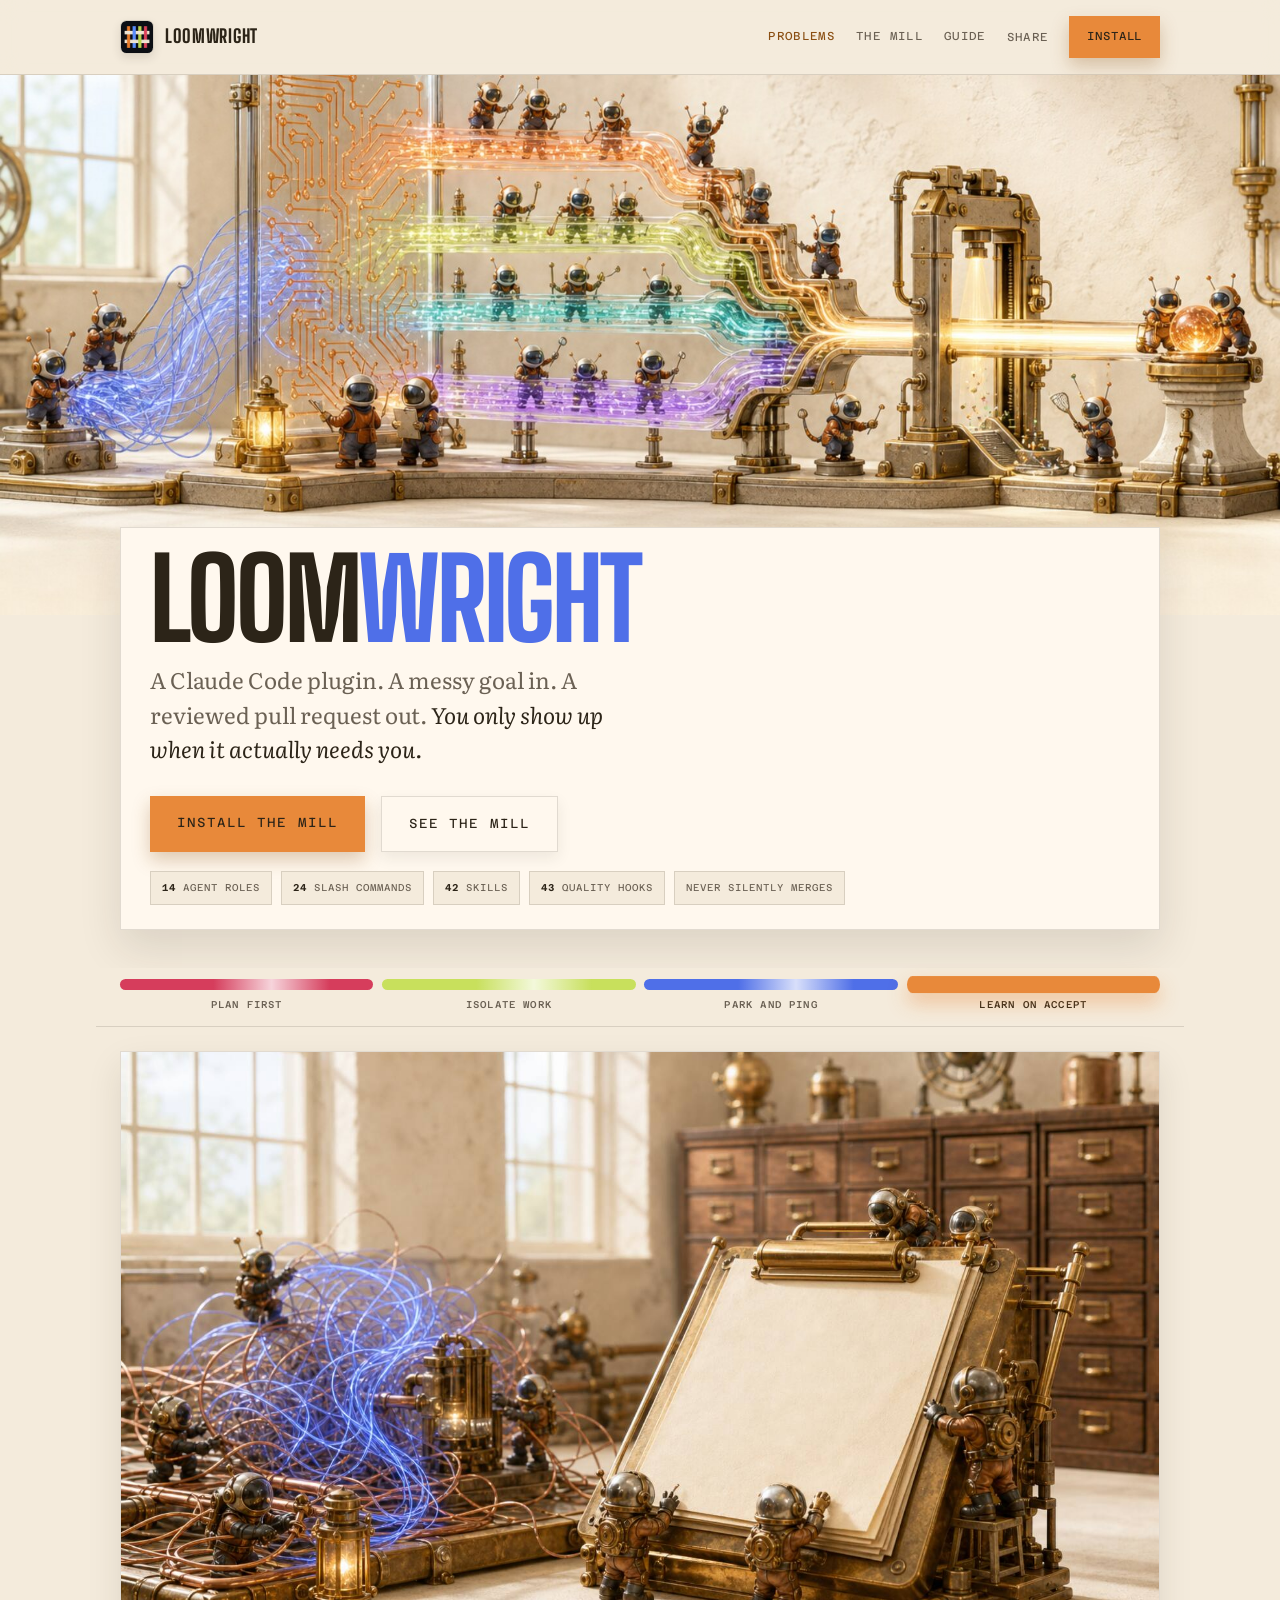
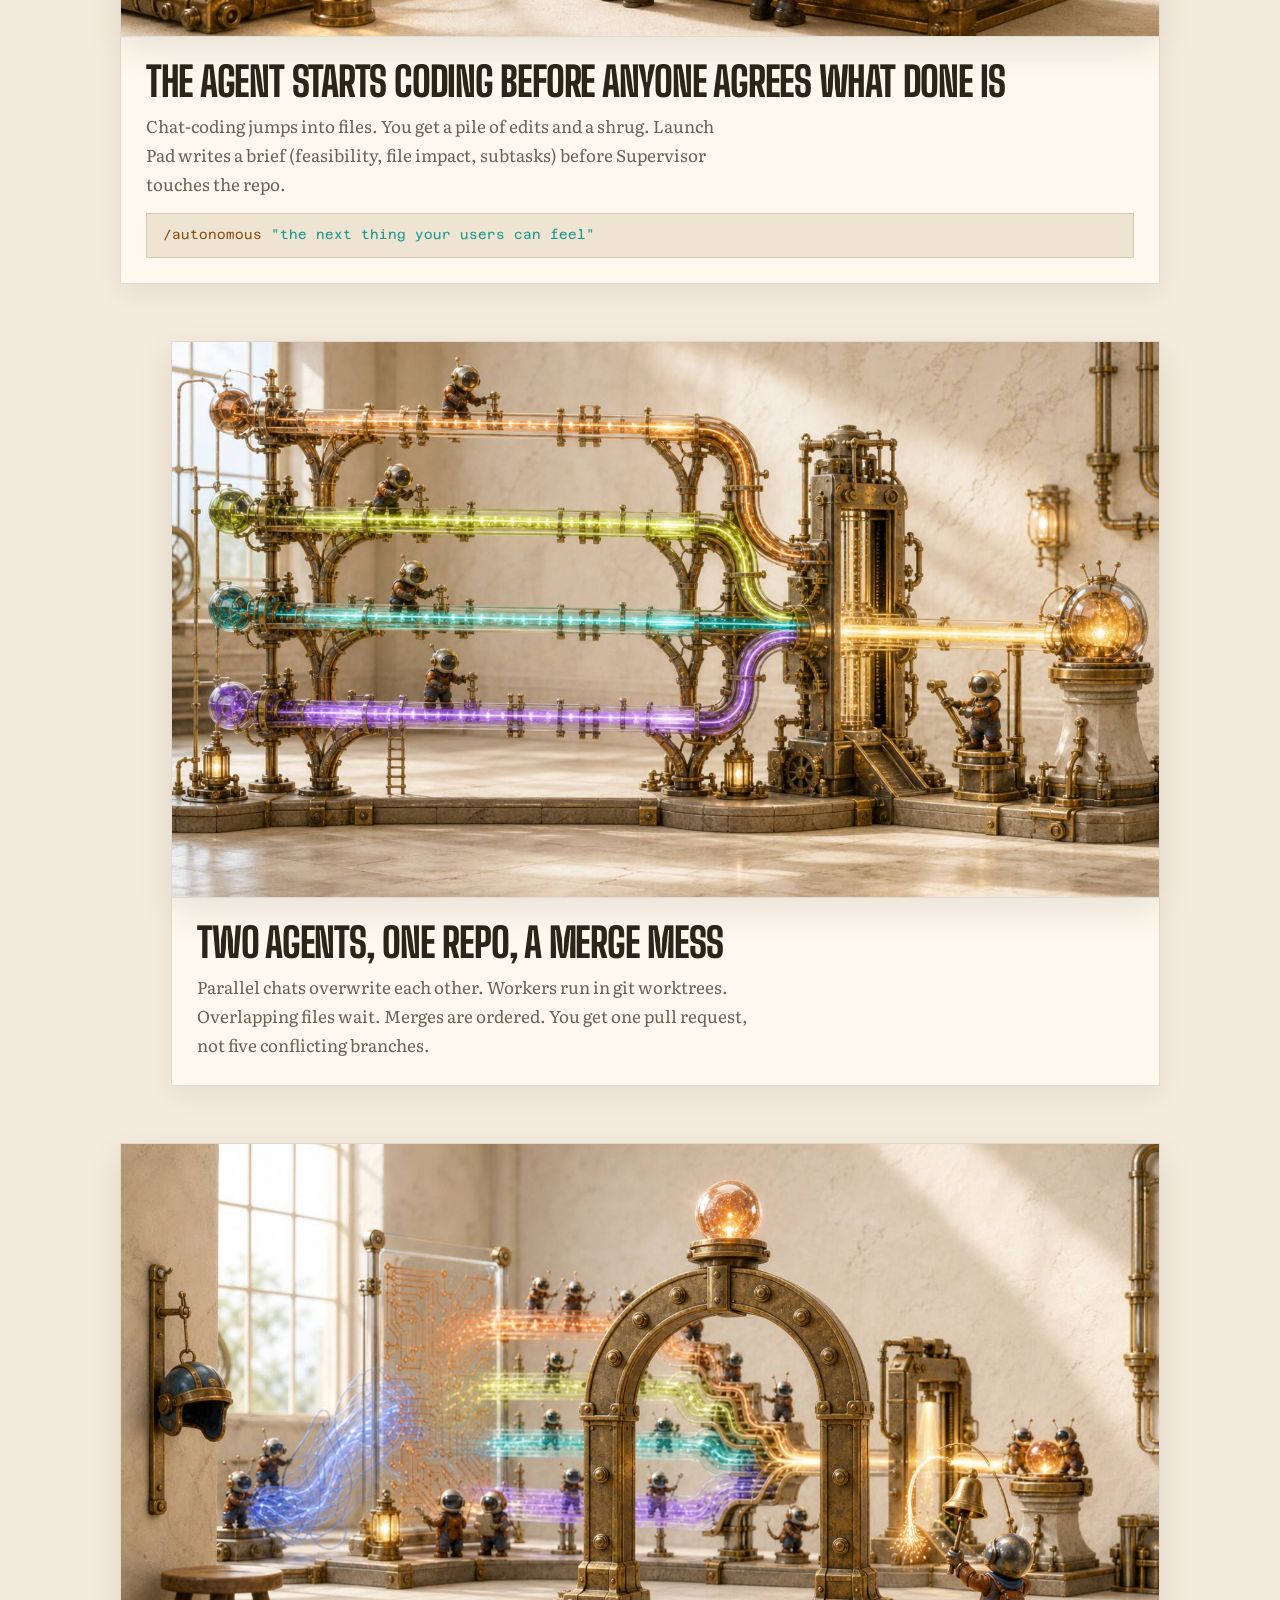
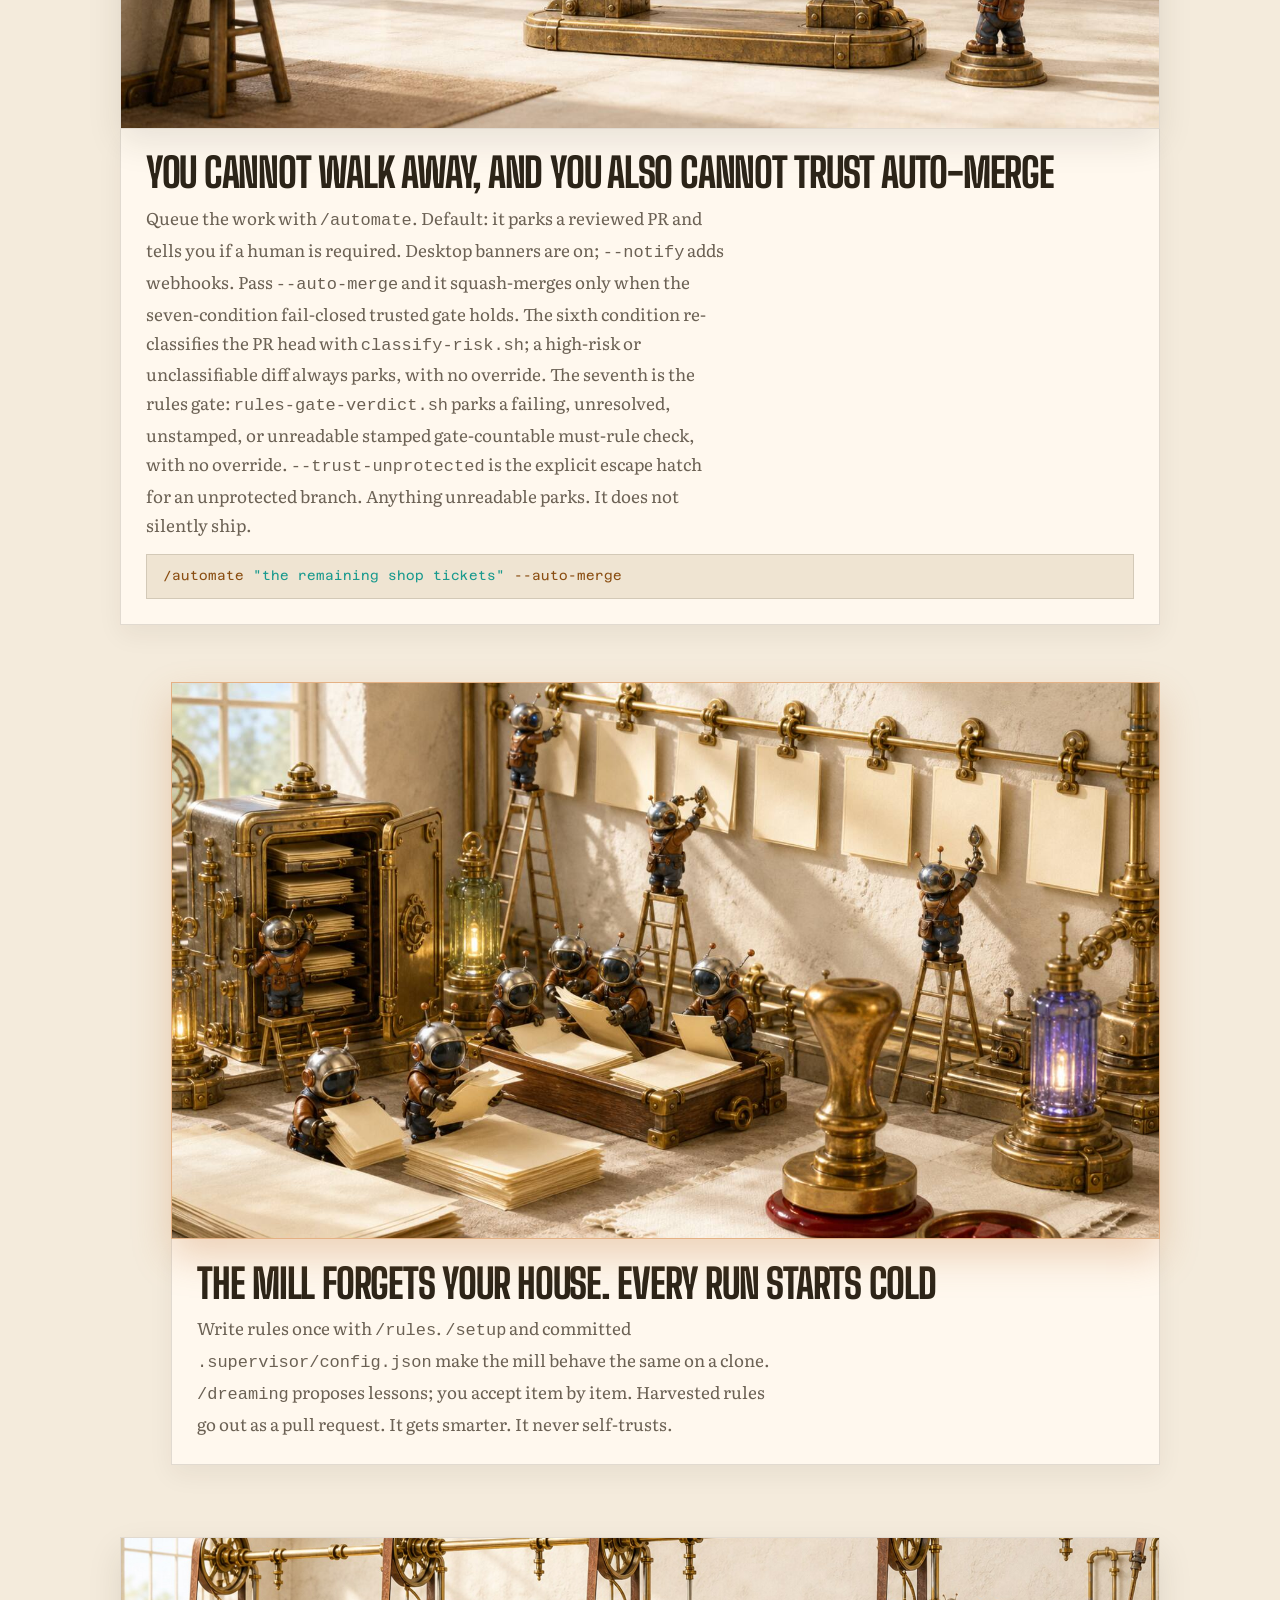
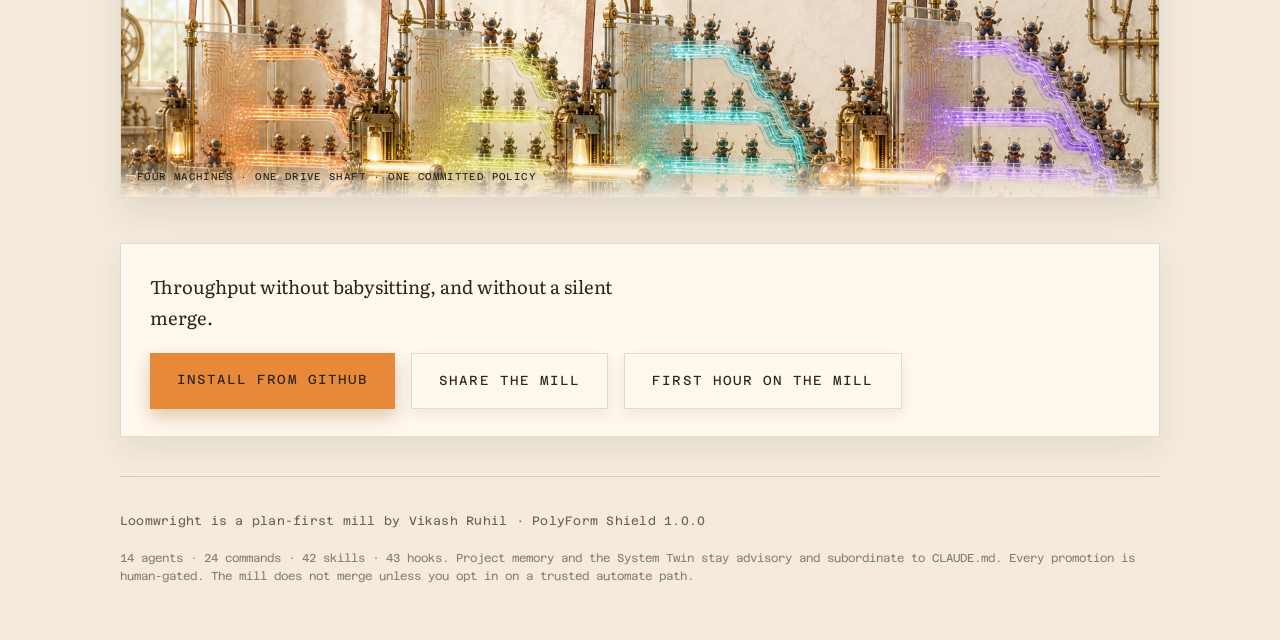
==== commit df15db90: "fix(copy): seven-condition trusted gate and PolyForm Shield 1.0.0 The opt-in auto-merge gate is seve" ====
--- a/index.html
+++ b/index.html
@@ -109,7 +109,7 @@
         </figure>
         <div class="copy">
           <h2>You cannot walk away, and you also cannot trust auto-merge</h2>
-          <p>Queue the work with <code>/automate</code>. Default: it parks a reviewed PR and tells you if a human is required. Desktop banners are on; <code>--notify</code> adds webhooks. Pass <code>--auto-merge</code> and it squash-merges only when the six-condition fail-closed trusted gate holds. The sixth condition re-classifies the PR head with <code>classify-risk.sh</code>; a high-risk or unclassifiable diff always parks, with no override. <code>--trust-unprotected</code> is the explicit escape hatch for an unprotected branch. Anything unreadable parks. It does not silently ship.</p>
+          <p>Queue the work with <code>/automate</code>. Default: it parks a reviewed PR and tells you if a human is required. Desktop banners are on; <code>--notify</code> adds webhooks. Pass <code>--auto-merge</code> and it squash-merges only when the seven-condition fail-closed trusted gate holds. The sixth condition re-classifies the PR head with <code>classify-risk.sh</code>; a high-risk or unclassifiable diff always parks, with no override. The seventh is the rules gate: <code>rules-gate-verdict.sh</code> parks a failing, unresolved, unstamped, or unreadable stamped gate-countable must-rule check, with no override. <code>--trust-unprotected</code> is the explicit escape hatch for an unprotected branch. Anything unreadable parks. It does not silently ship.</p>
           <pre class="cmd"><span class="c">/automate</span> <span class="g">"the remaining shop tickets"</span> <span class="c">--auto-merge</span></pre>
         </div>
       </article>
@@ -143,7 +143,7 @@
     </div>
 
     <footer>
-      Loomwright is a plan-first mill by Vikash Ruhil · MIT
+      Loomwright is a plan-first mill by Vikash Ruhil · PolyForm Shield 1.0.0
       <span class="fine">14 agents · 24 commands · 42 skills · 43 hooks. Project memory and the System Twin stay advisory and subordinate to CLAUDE.md. Every promotion is human-gated. The mill does not merge unless you opt in on a trusted automate path.</span>
     </footer>
   </div>
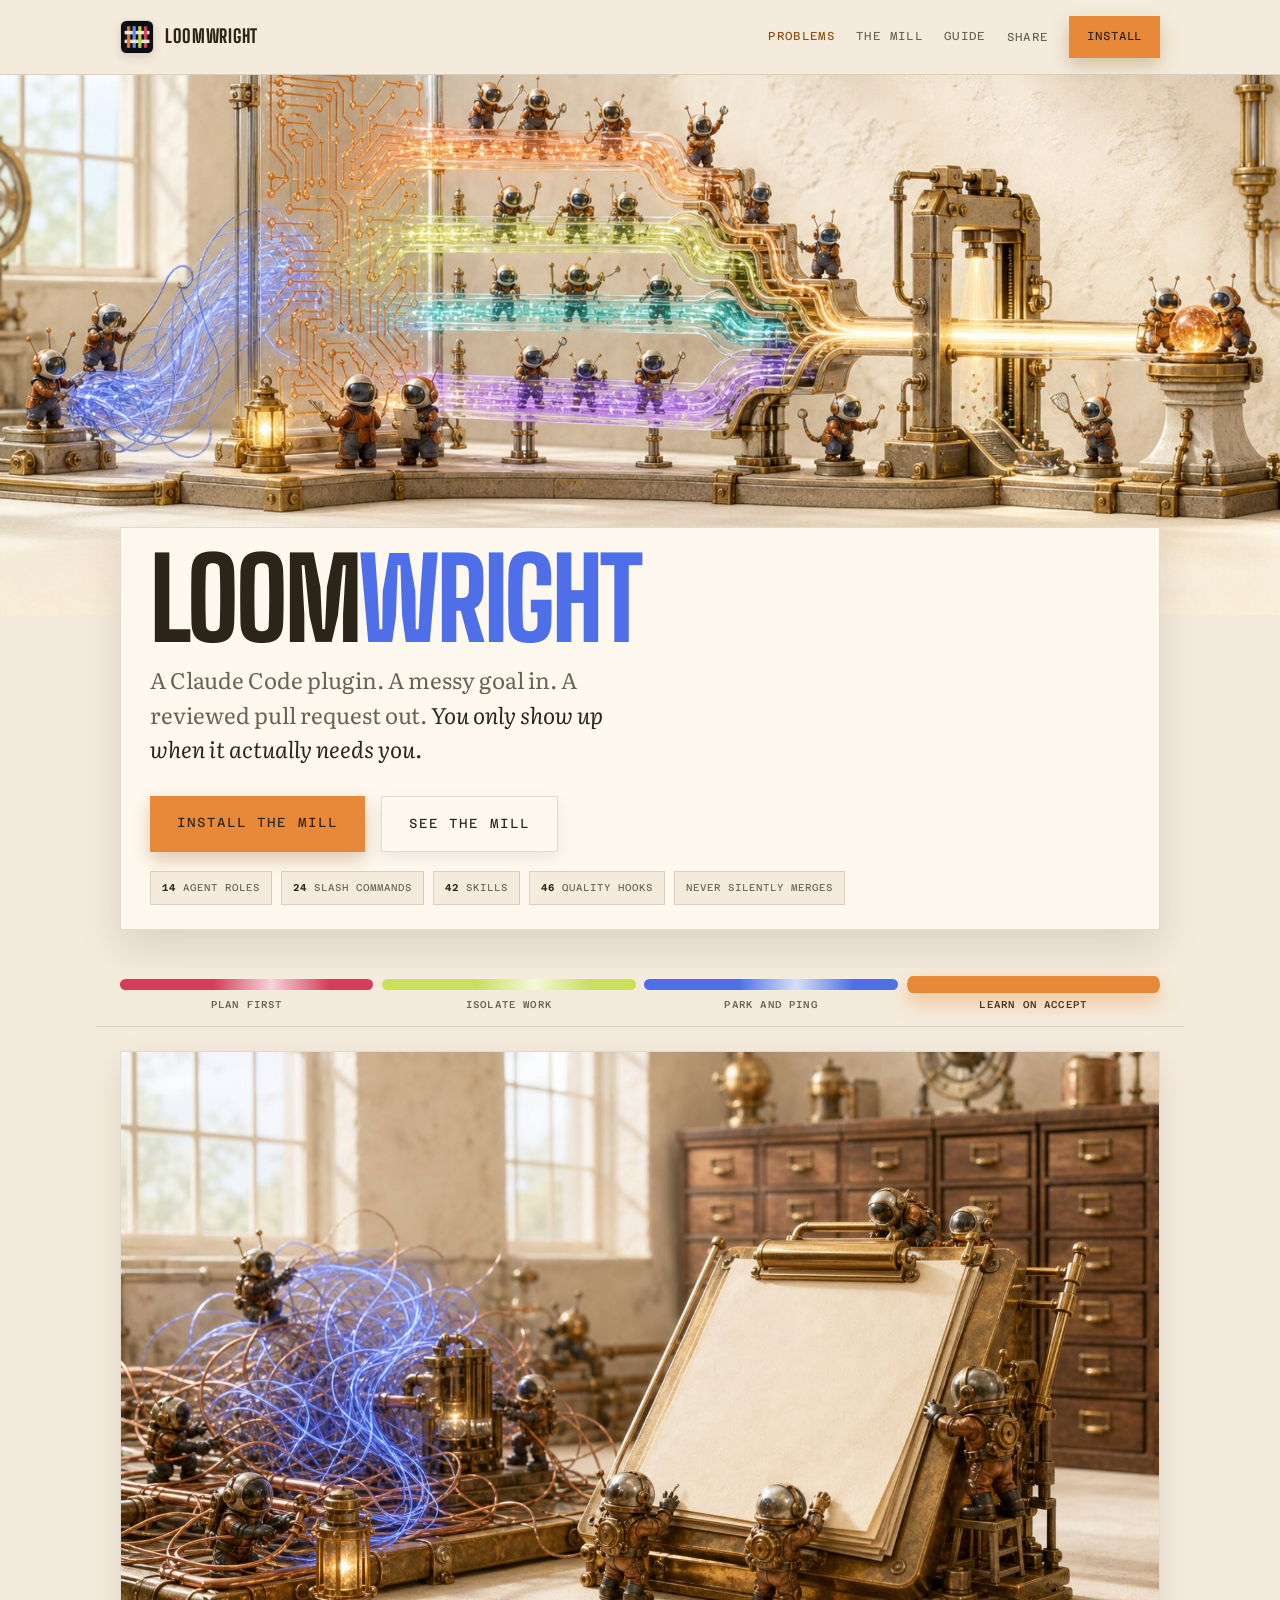
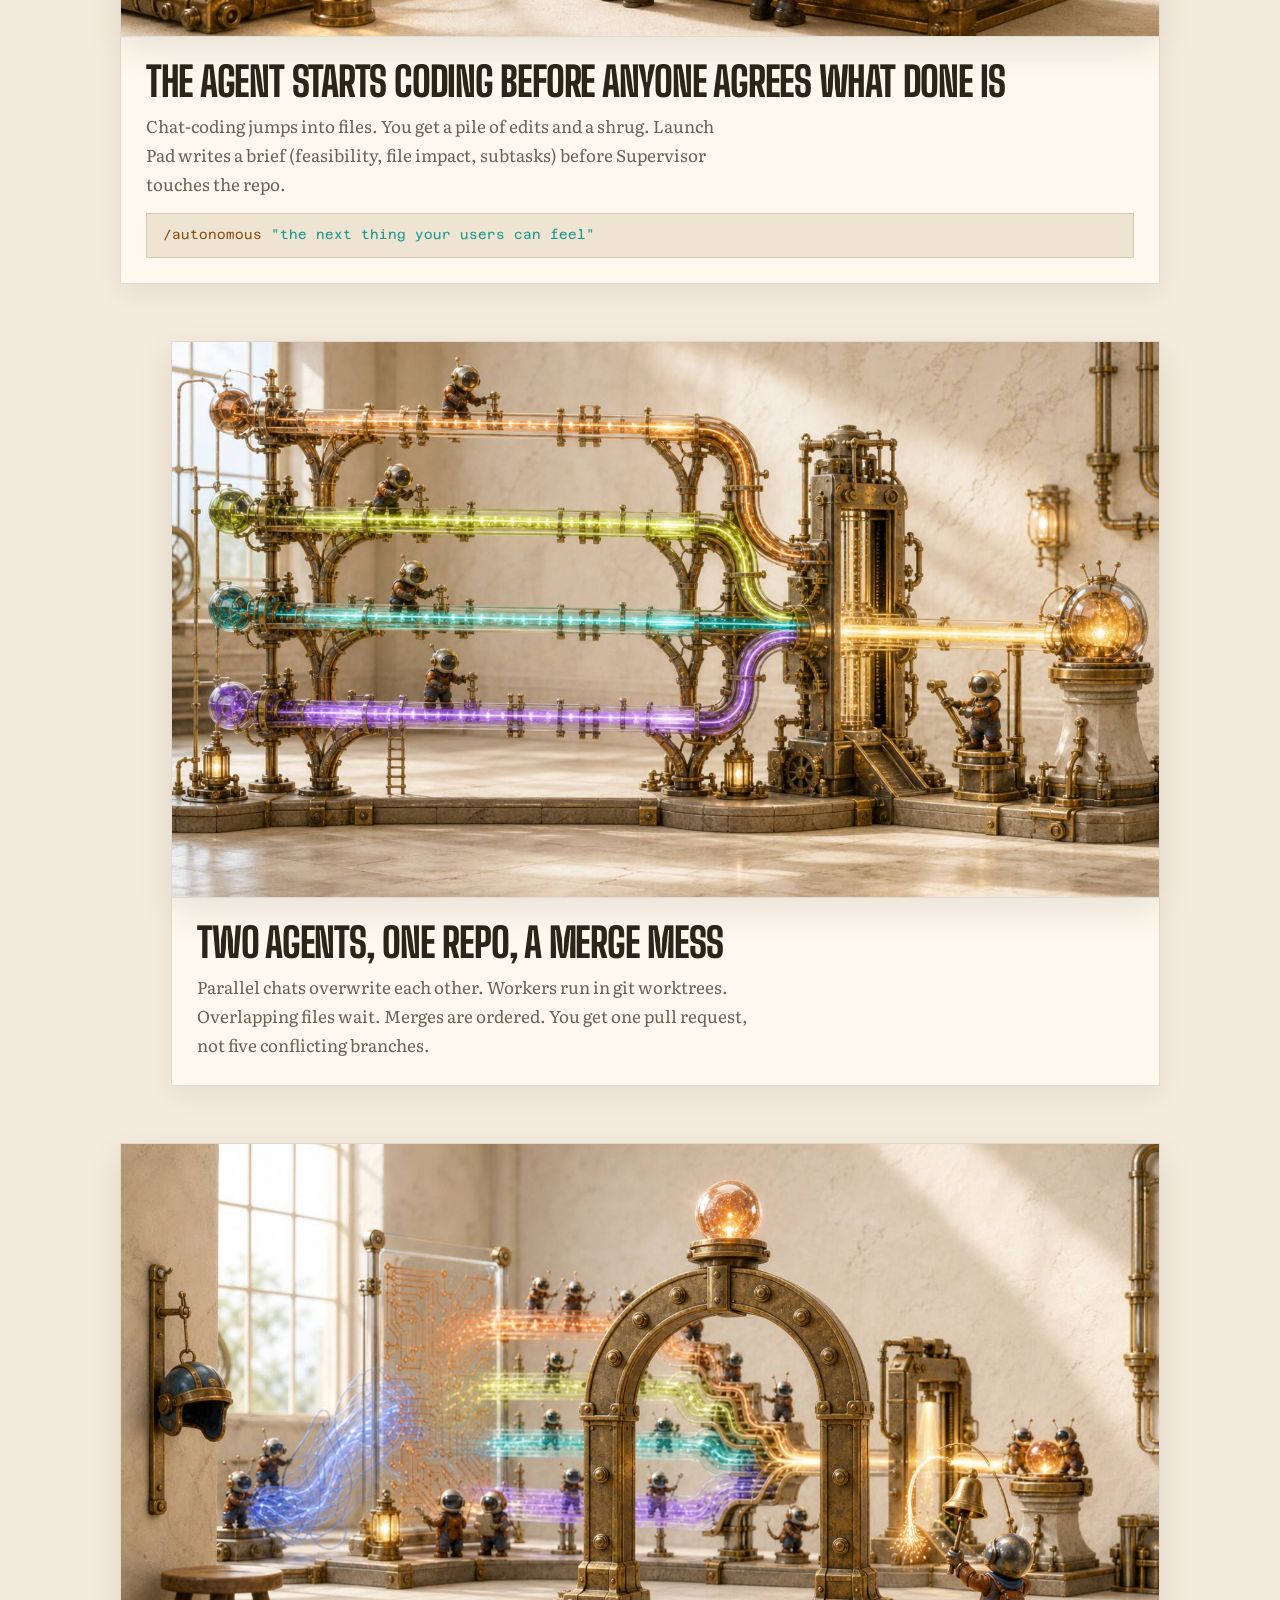
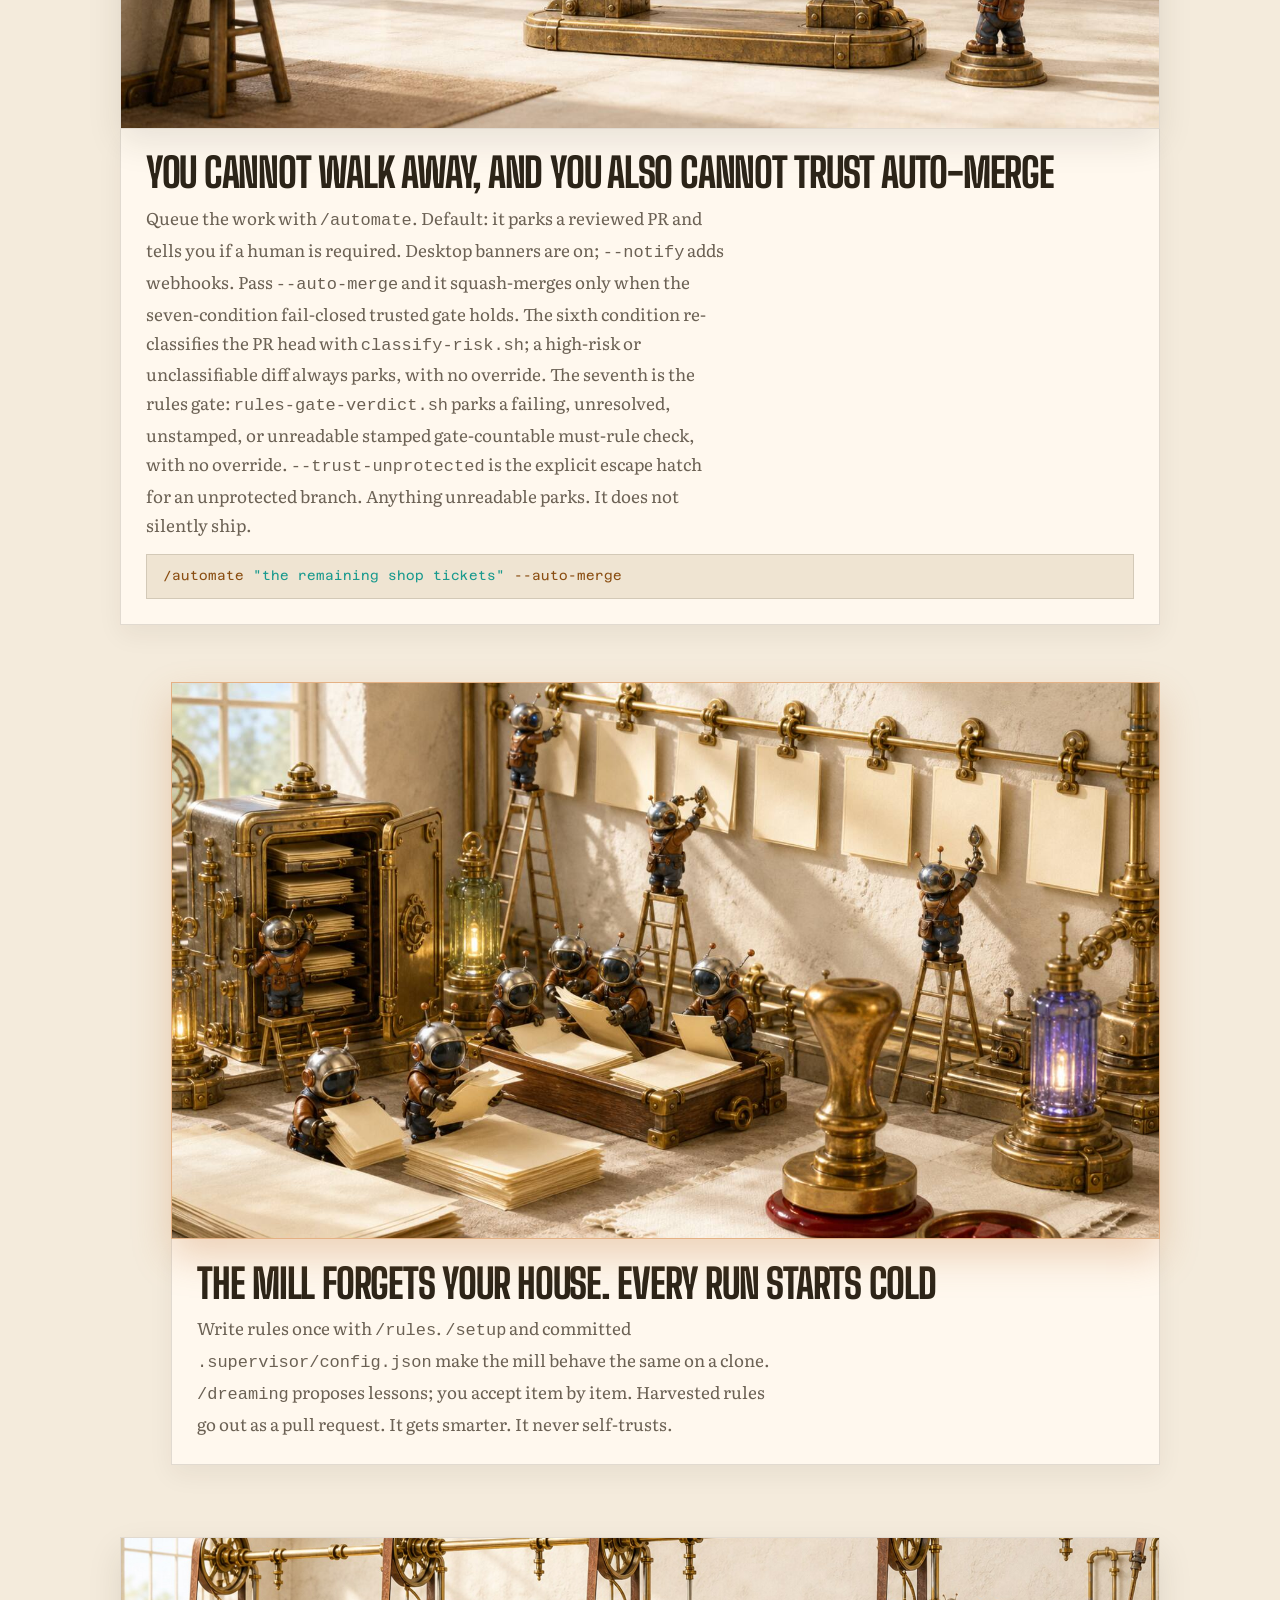
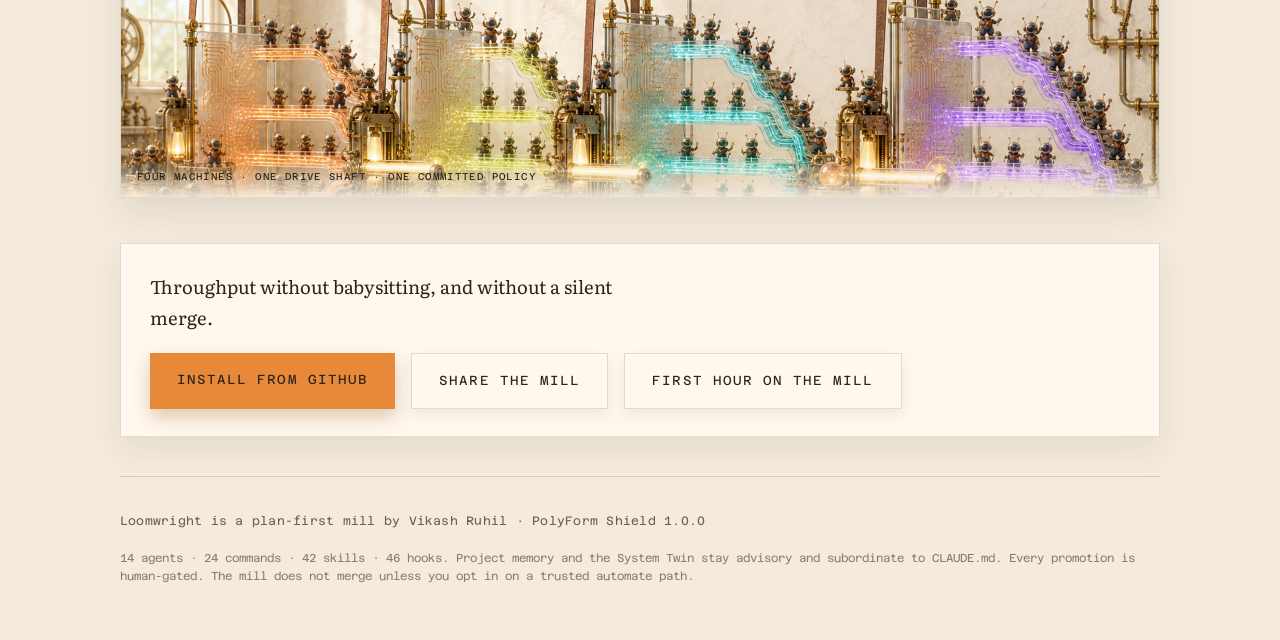
==== commit 9a77078f: "fix(copy): quality hooks 43 → 46 Sync the public hooks count with Loomwright plugin v15.125.0+ (veri" ====
--- a/index.html
+++ b/index.html
@@ -60,7 +60,7 @@
           <li><b>14</b> agent roles</li>
           <li><b>24</b> slash commands</li>
           <li><b>42</b> skills</li>
-          <li><b>43</b> quality hooks</li>
+          <li><b>46</b> quality hooks</li>
           <li>never silently merges</li>
         </ul>
       </div>
@@ -144,7 +144,7 @@
 
     <footer>
       Loomwright is a plan-first mill by Vikash Ruhil · PolyForm Shield 1.0.0
-      <span class="fine">14 agents · 24 commands · 42 skills · 43 hooks. Project memory and the System Twin stay advisory and subordinate to CLAUDE.md. Every promotion is human-gated. The mill does not merge unless you opt in on a trusted automate path.</span>
+      <span class="fine">14 agents · 24 commands · 42 skills · 46 hooks. Project memory and the System Twin stay advisory and subordinate to CLAUDE.md. Every promotion is human-gated. The mill does not merge unless you opt in on a trusted automate path.</span>
     </footer>
   </div>
   <script src="site.js"></script>
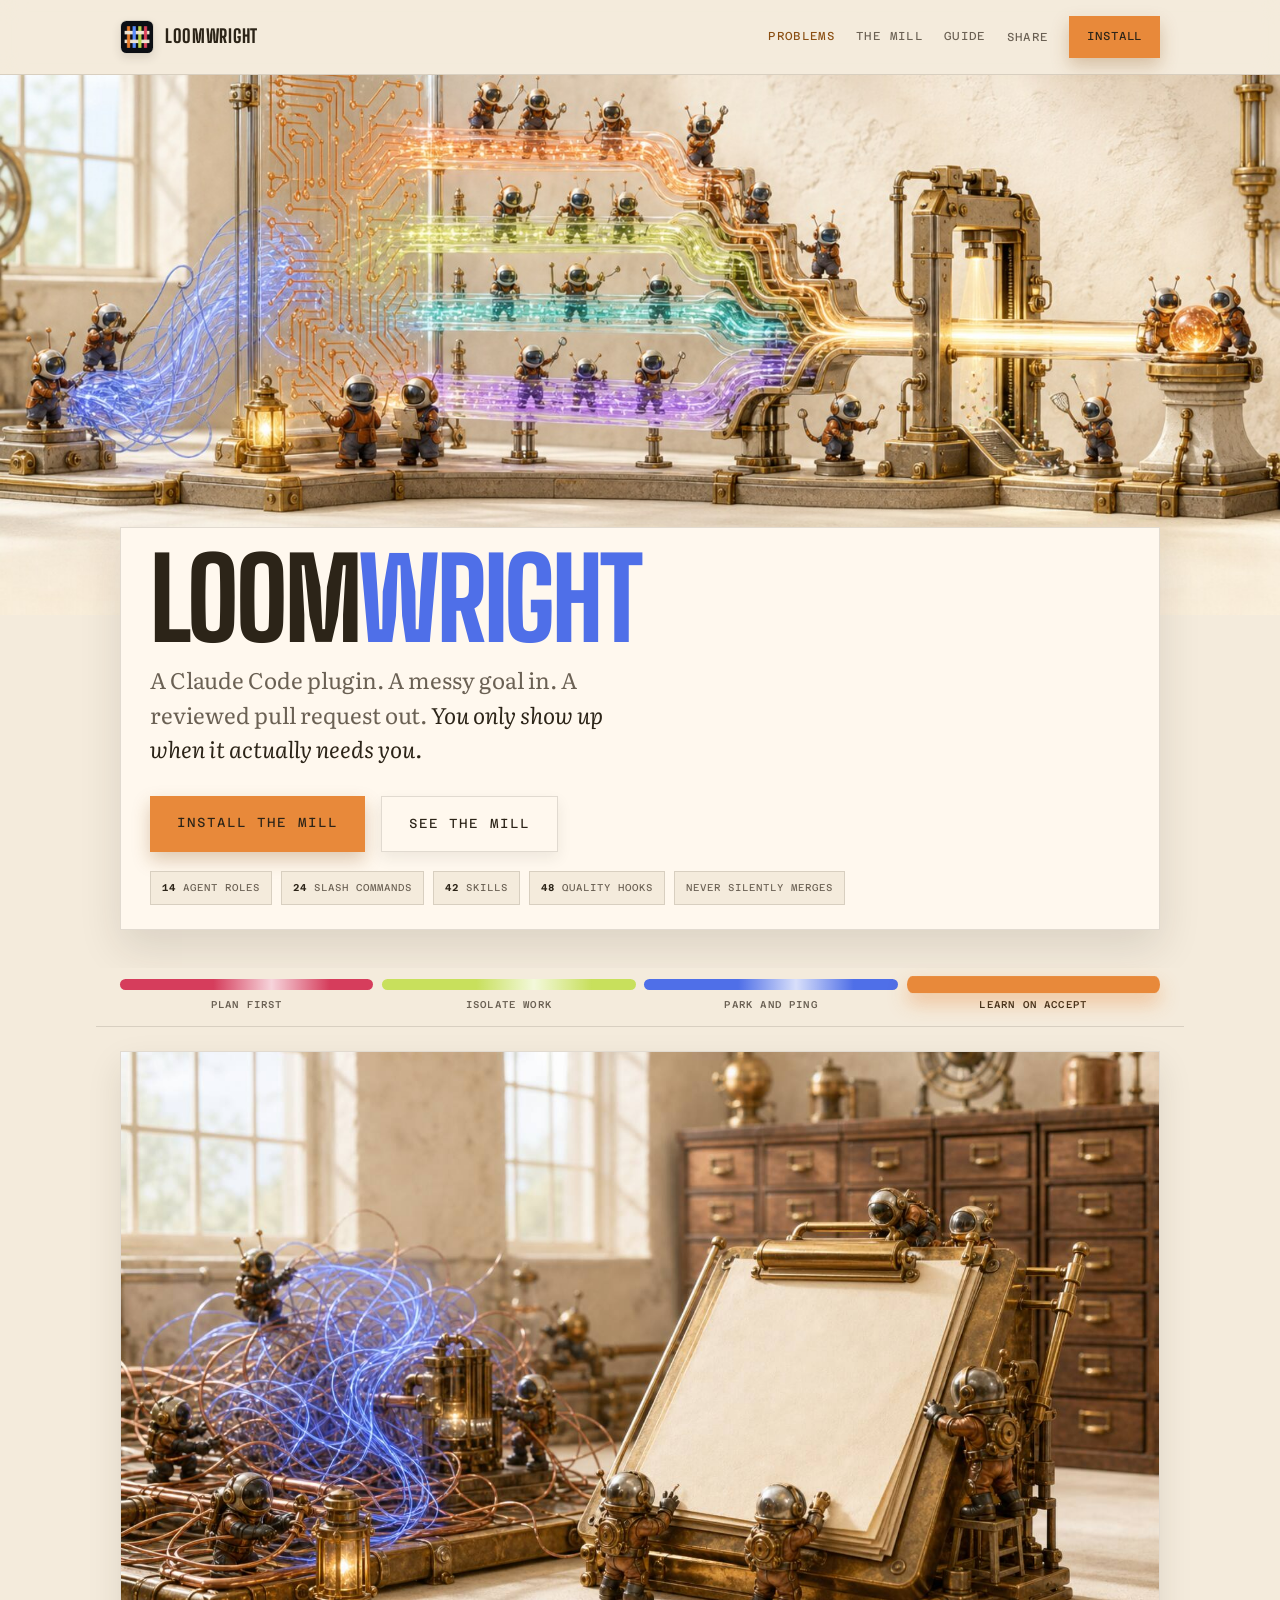
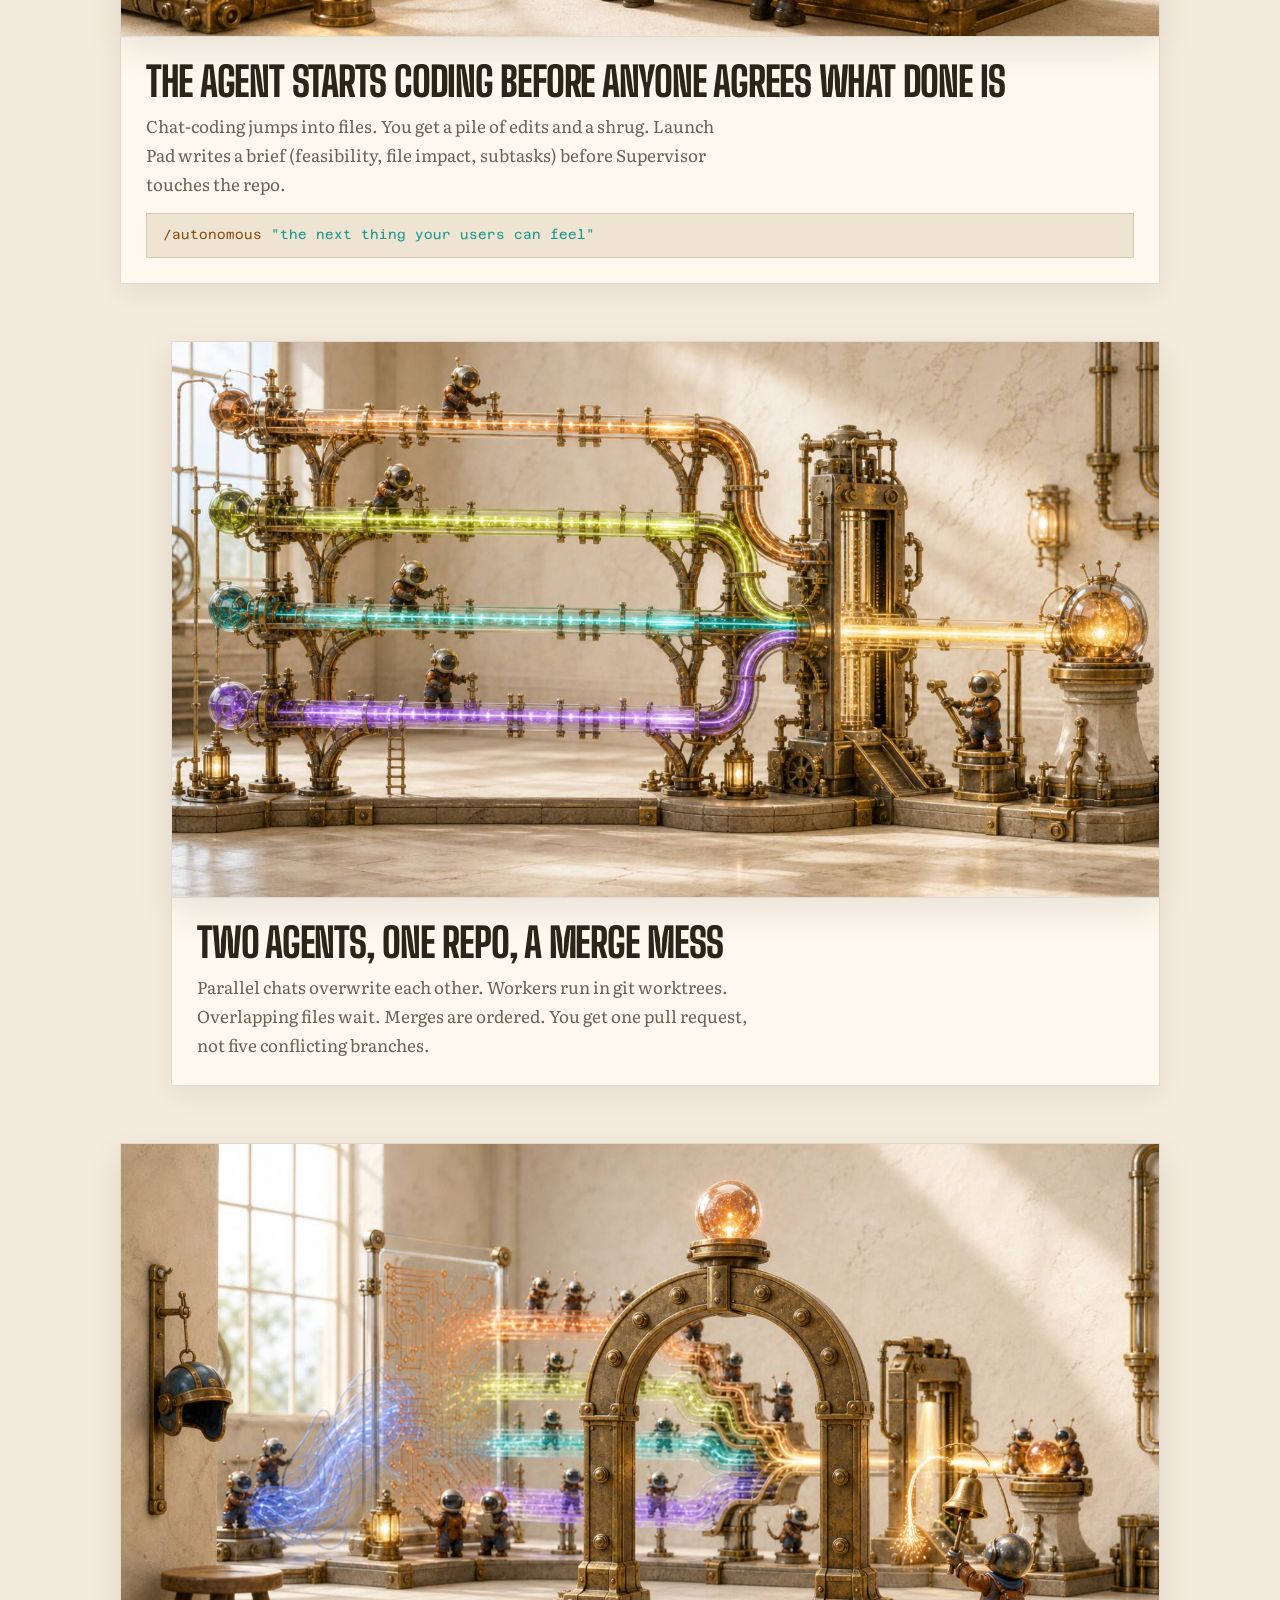
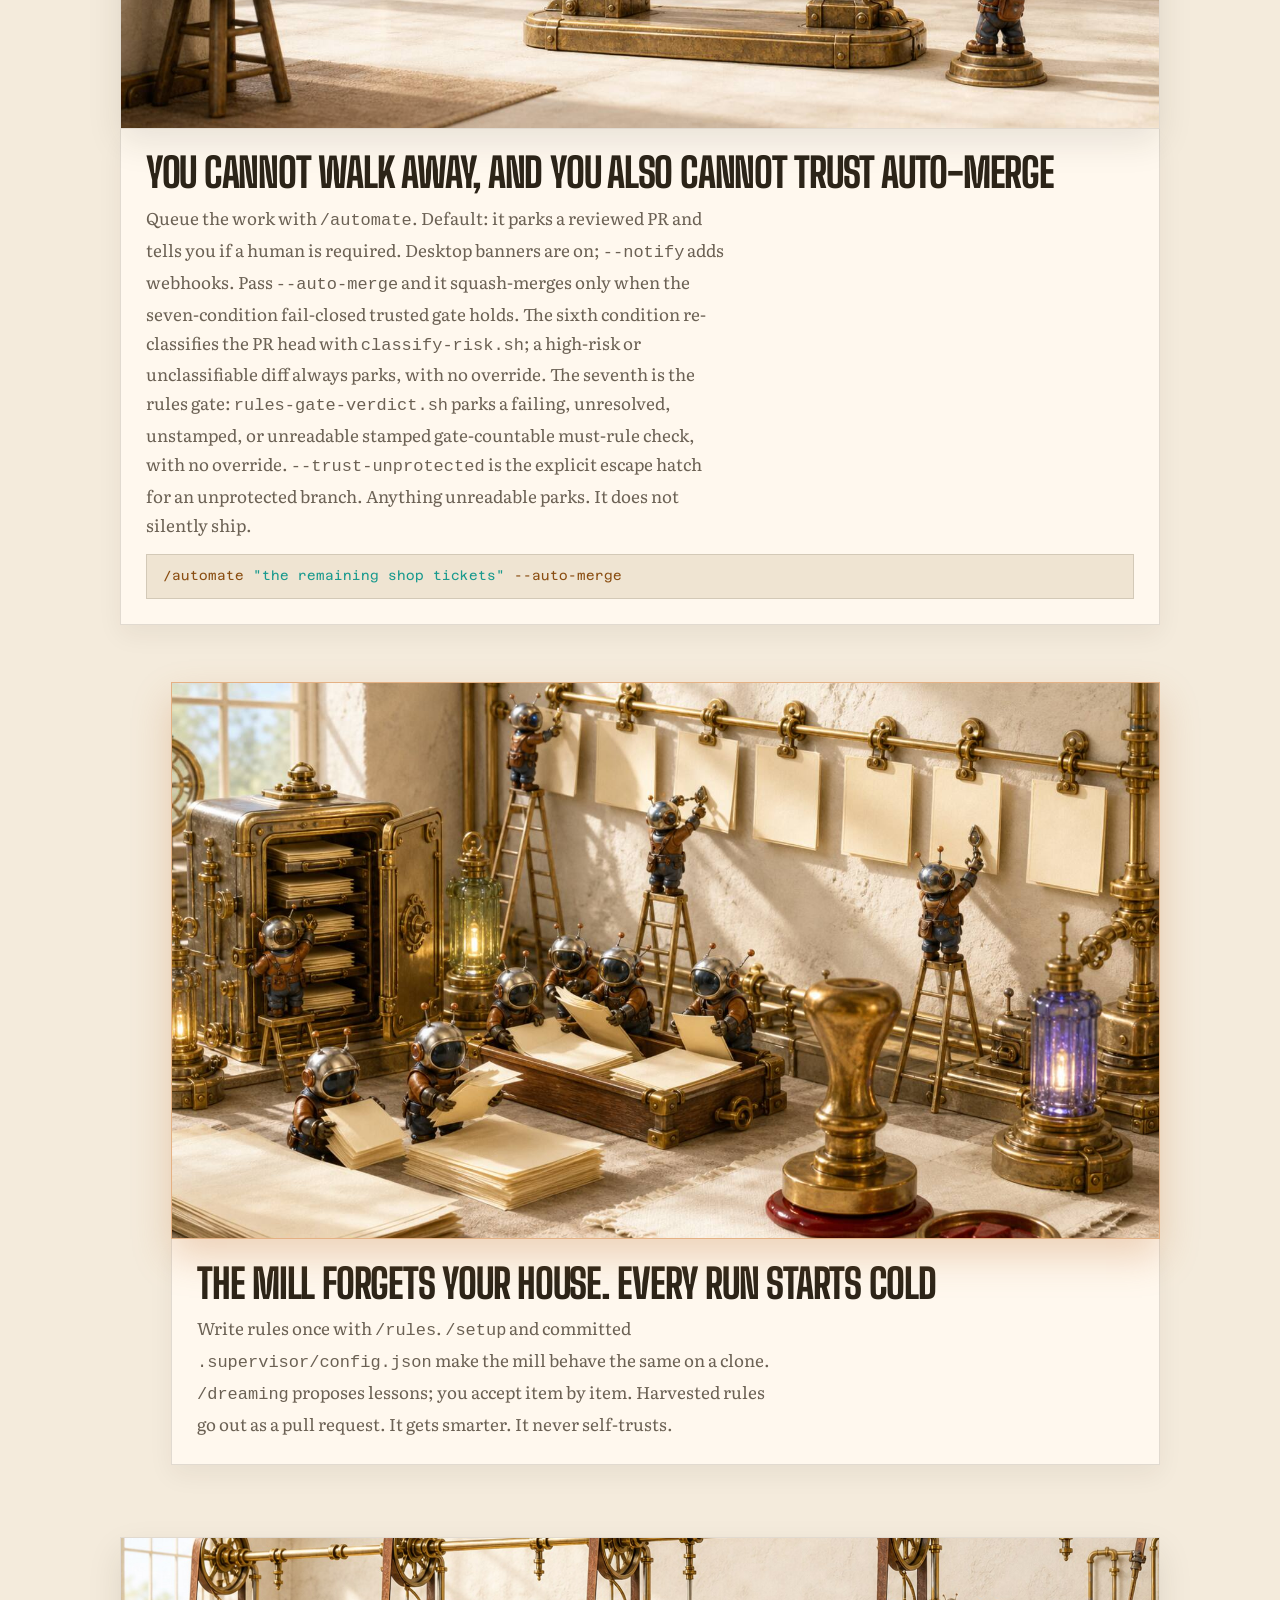
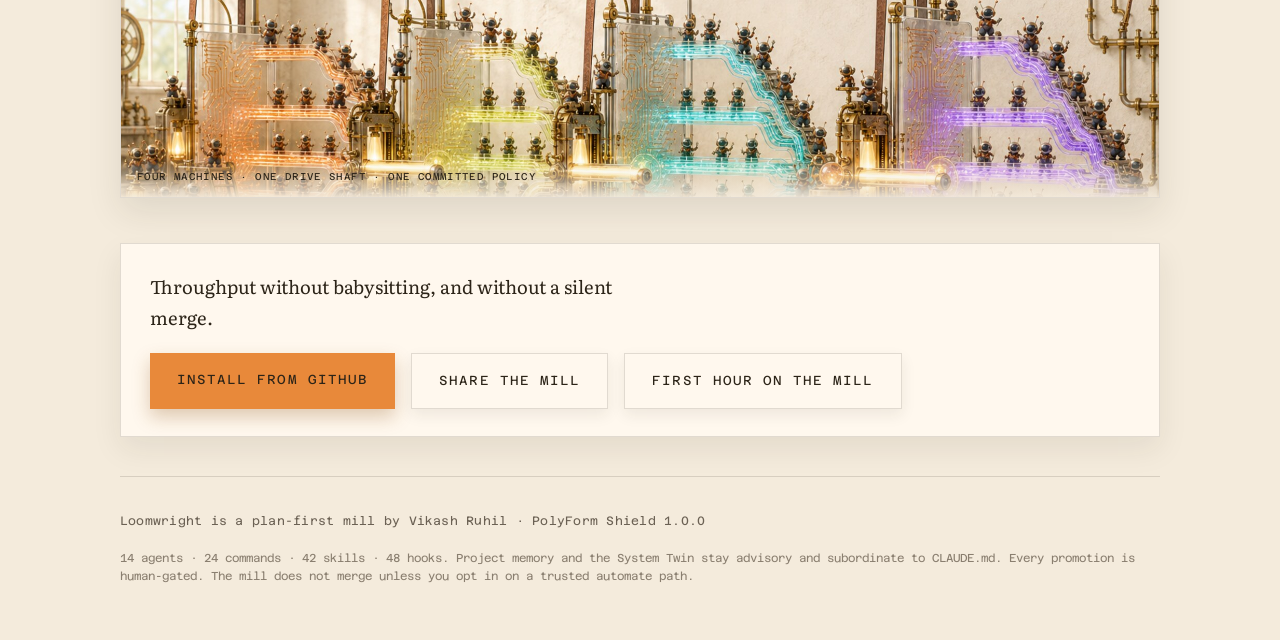
==== commit f2a75239: "fix(copy): quality hooks 46 → 48 Match plugin v16.1.0 (main 0b65a93): 48 hook entries. Agents, comma" ====
--- a/index.html
+++ b/index.html
@@ -60,7 +60,7 @@
           <li><b>14</b> agent roles</li>
           <li><b>24</b> slash commands</li>
           <li><b>42</b> skills</li>
-          <li><b>46</b> quality hooks</li>
+          <li><b>48</b> quality hooks</li>
           <li>never silently merges</li>
         </ul>
       </div>
@@ -144,7 +144,7 @@
 
     <footer>
       Loomwright is a plan-first mill by Vikash Ruhil · PolyForm Shield 1.0.0
-      <span class="fine">14 agents · 24 commands · 42 skills · 46 hooks. Project memory and the System Twin stay advisory and subordinate to CLAUDE.md. Every promotion is human-gated. The mill does not merge unless you opt in on a trusted automate path.</span>
+      <span class="fine">14 agents · 24 commands · 42 skills · 48 hooks. Project memory and the System Twin stay advisory and subordinate to CLAUDE.md. Every promotion is human-gated. The mill does not merge unless you opt in on a trusted automate path.</span>
     </footer>
   </div>
   <script src="site.js"></script>
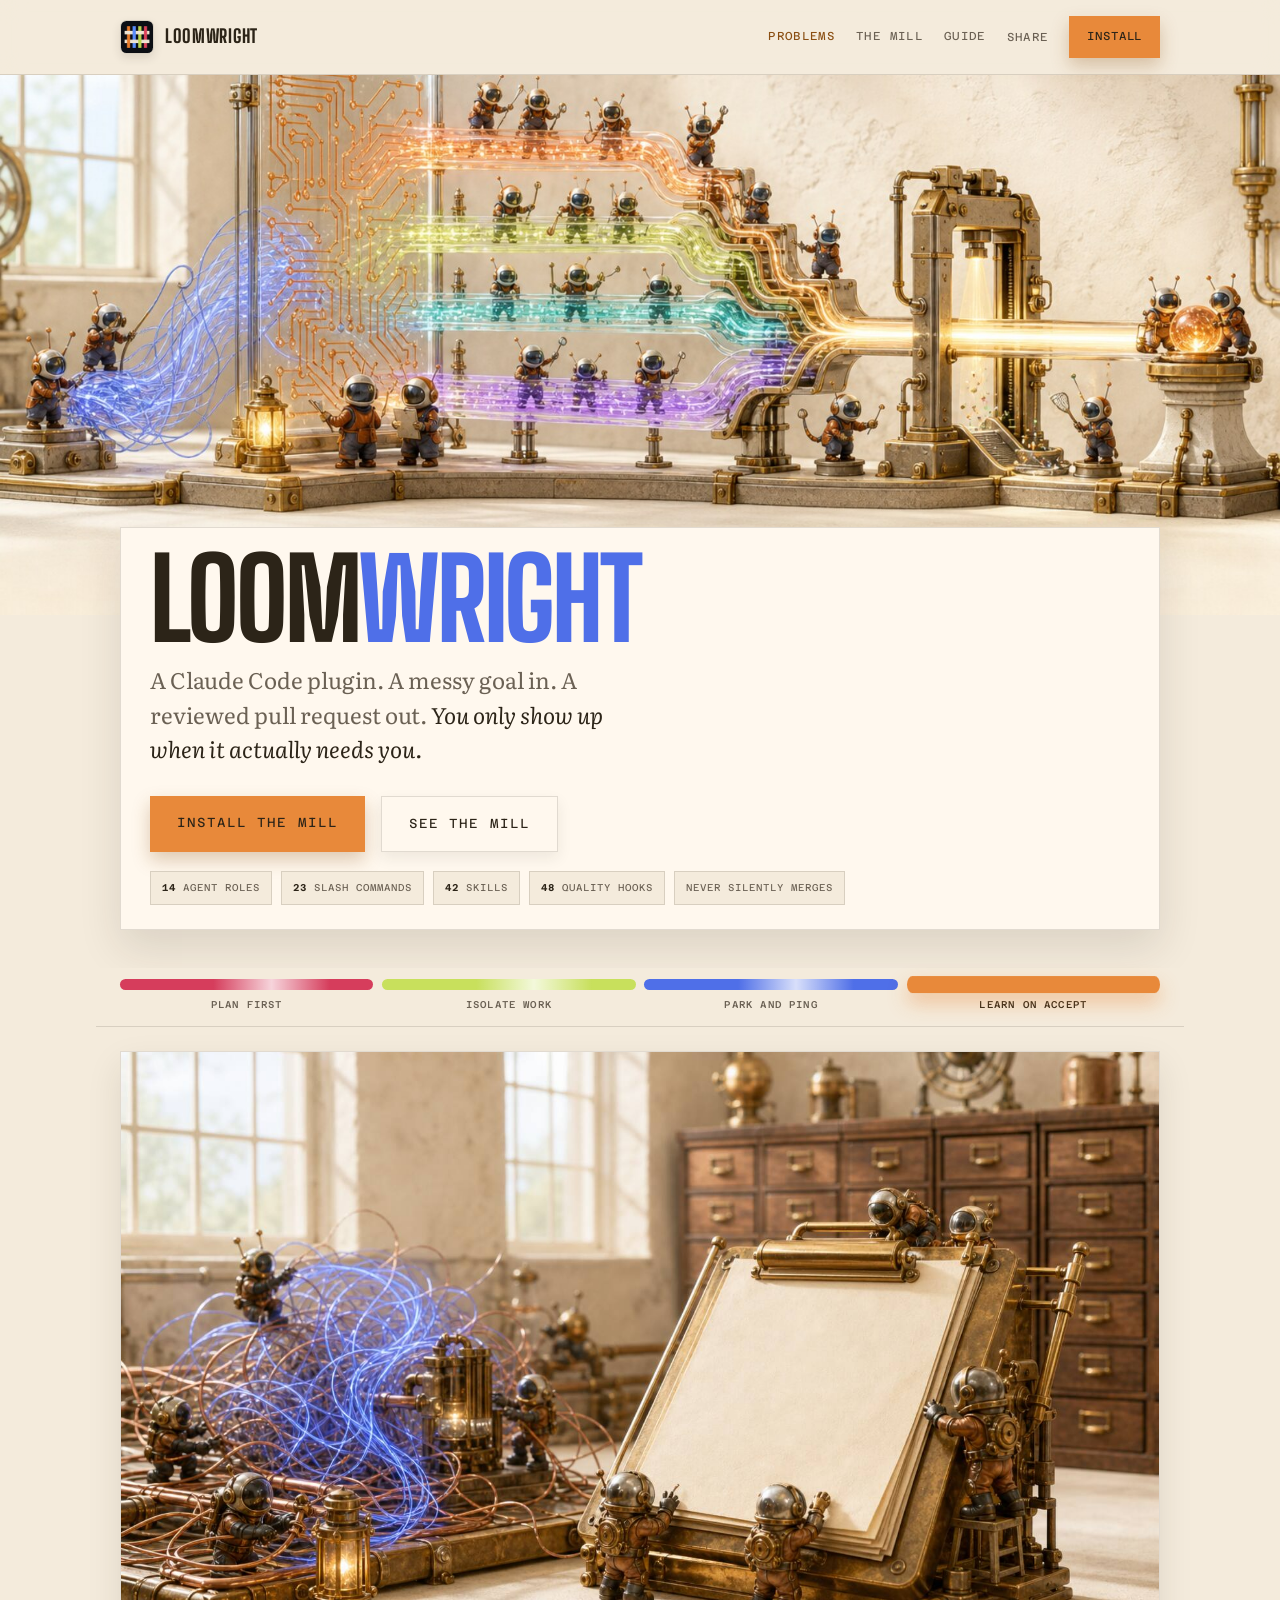
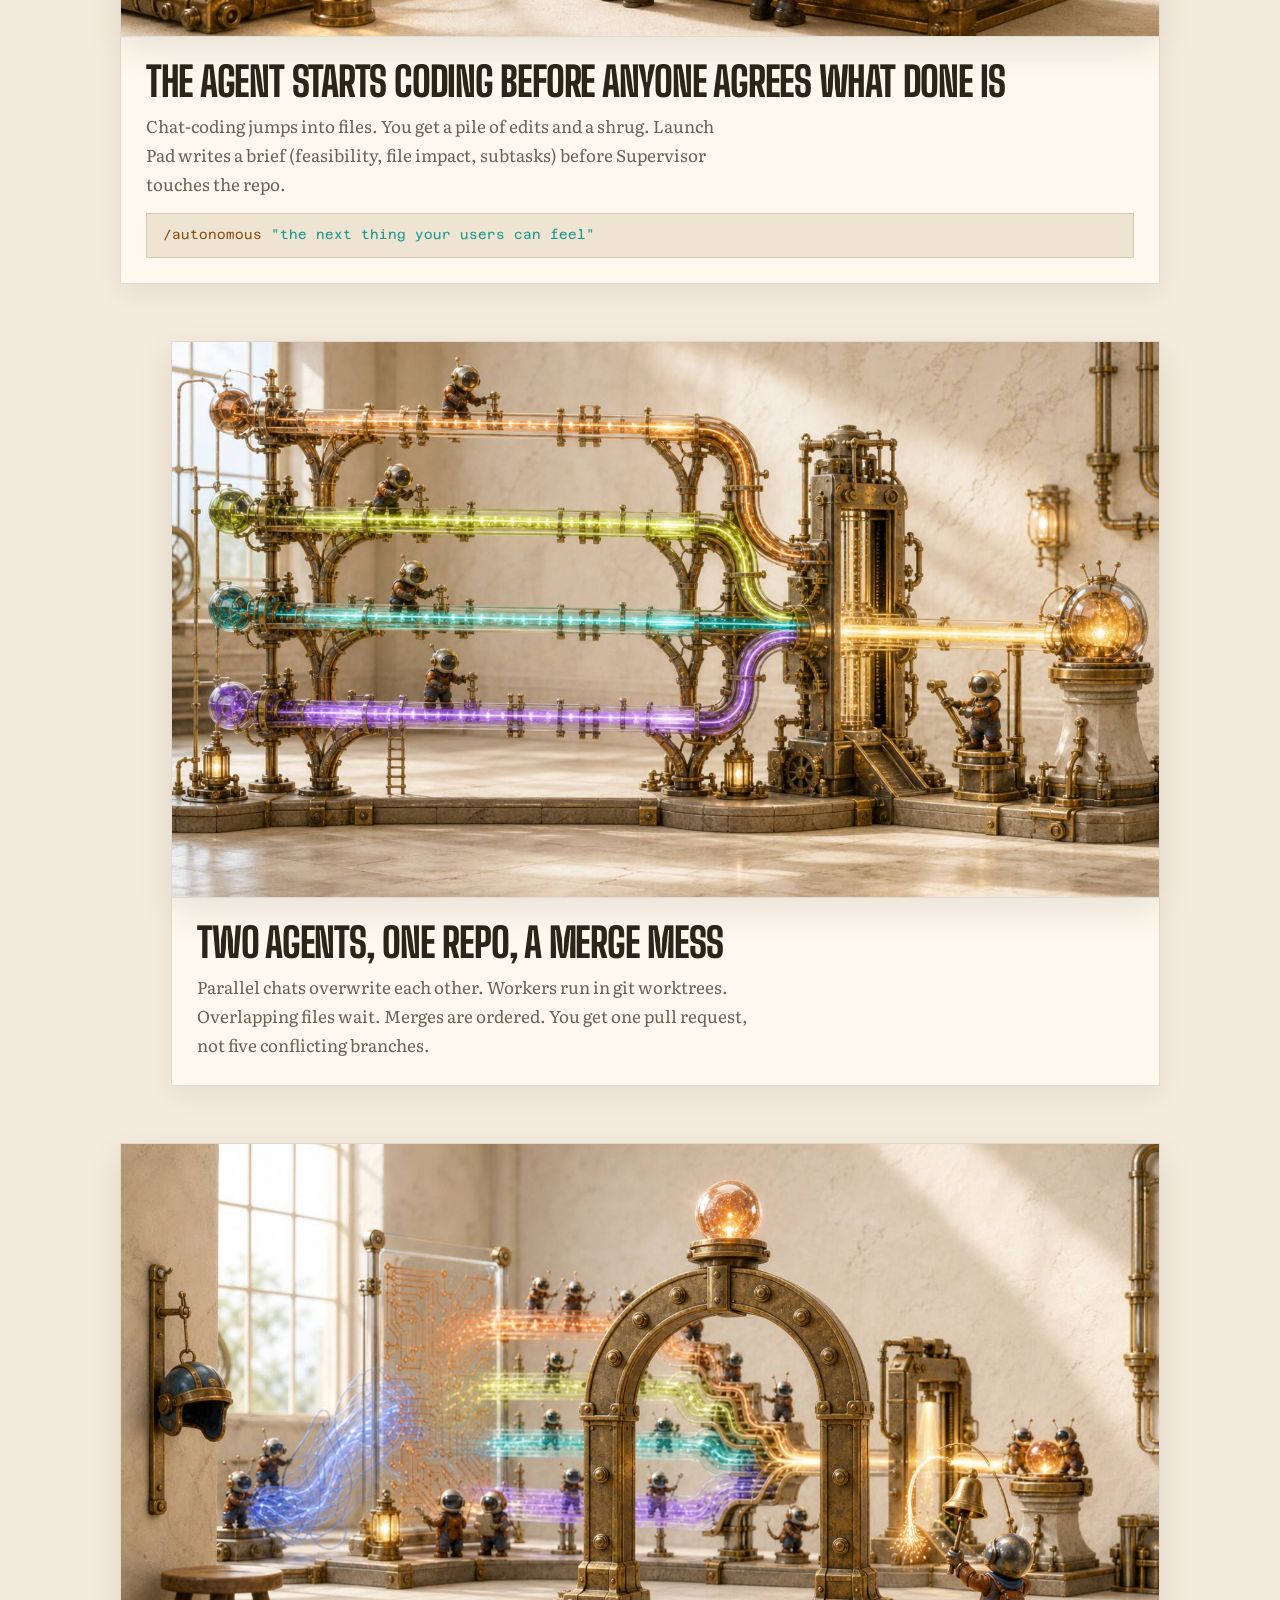
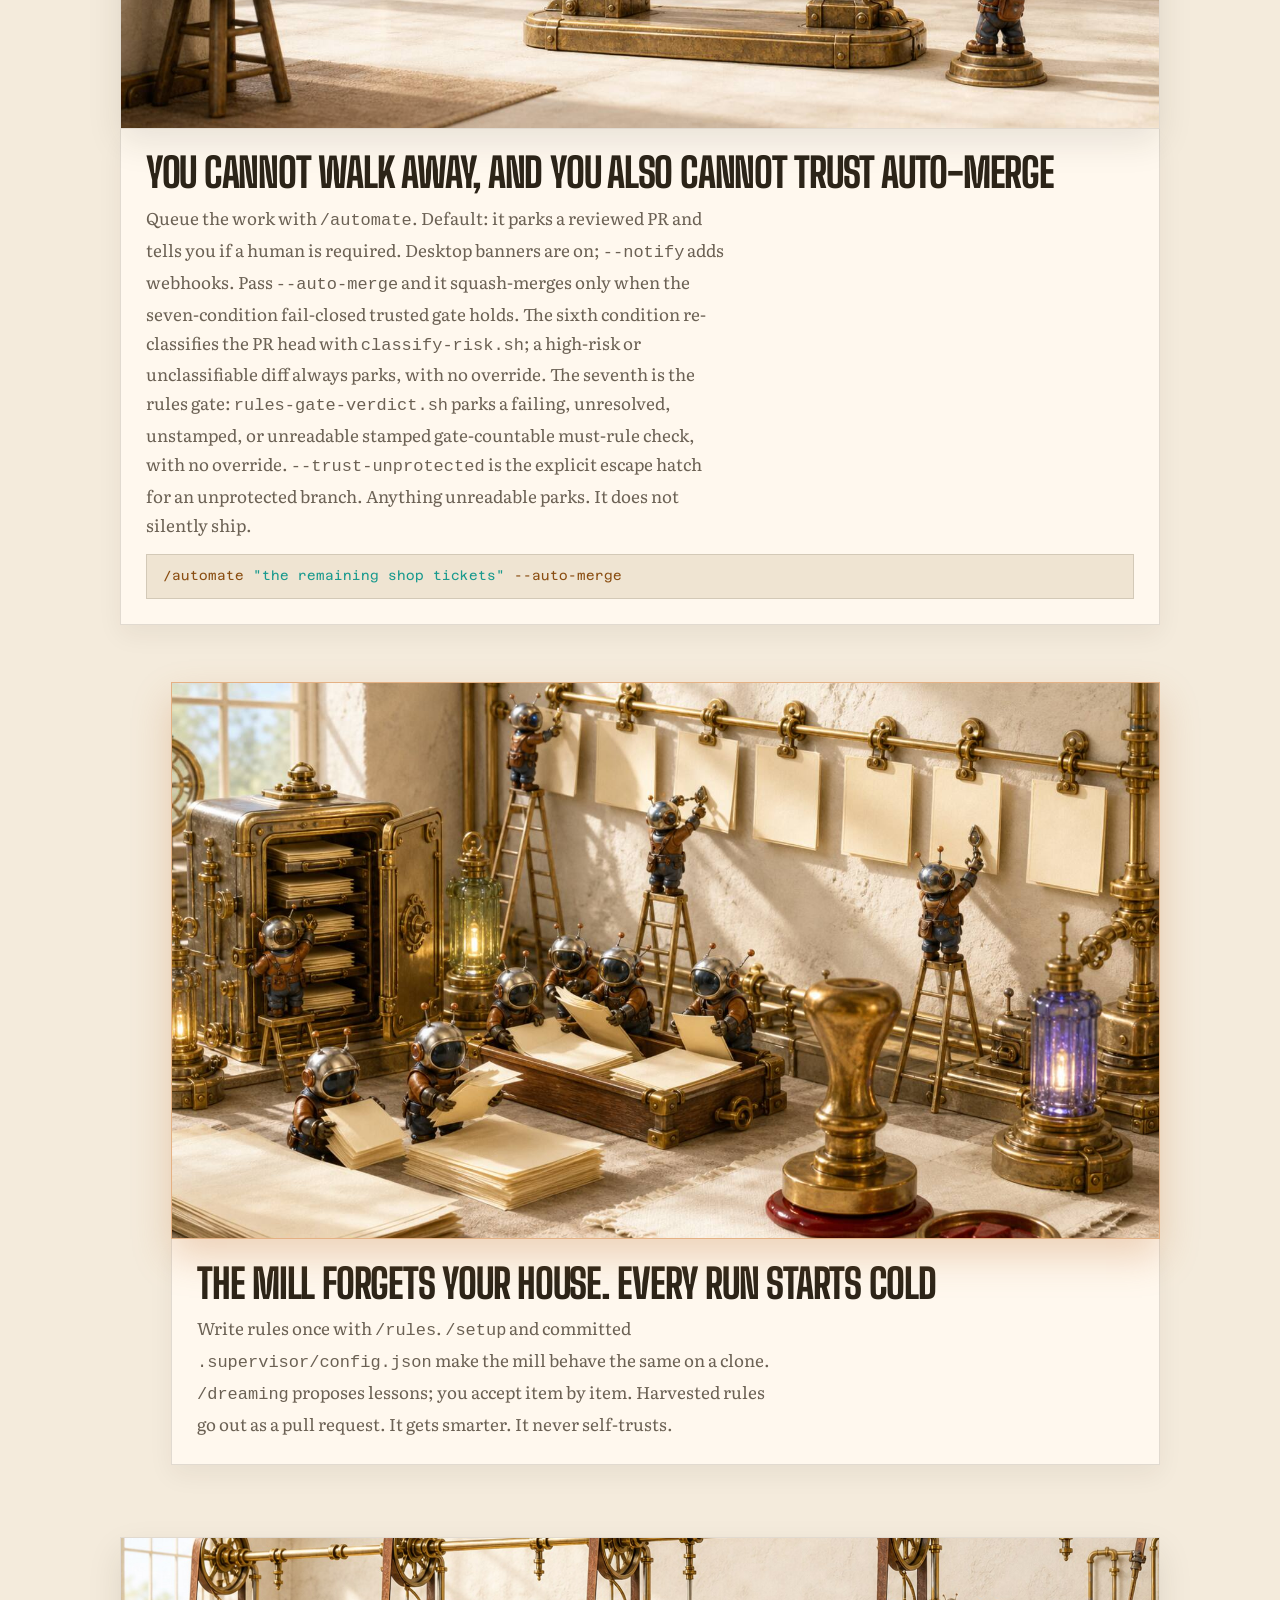
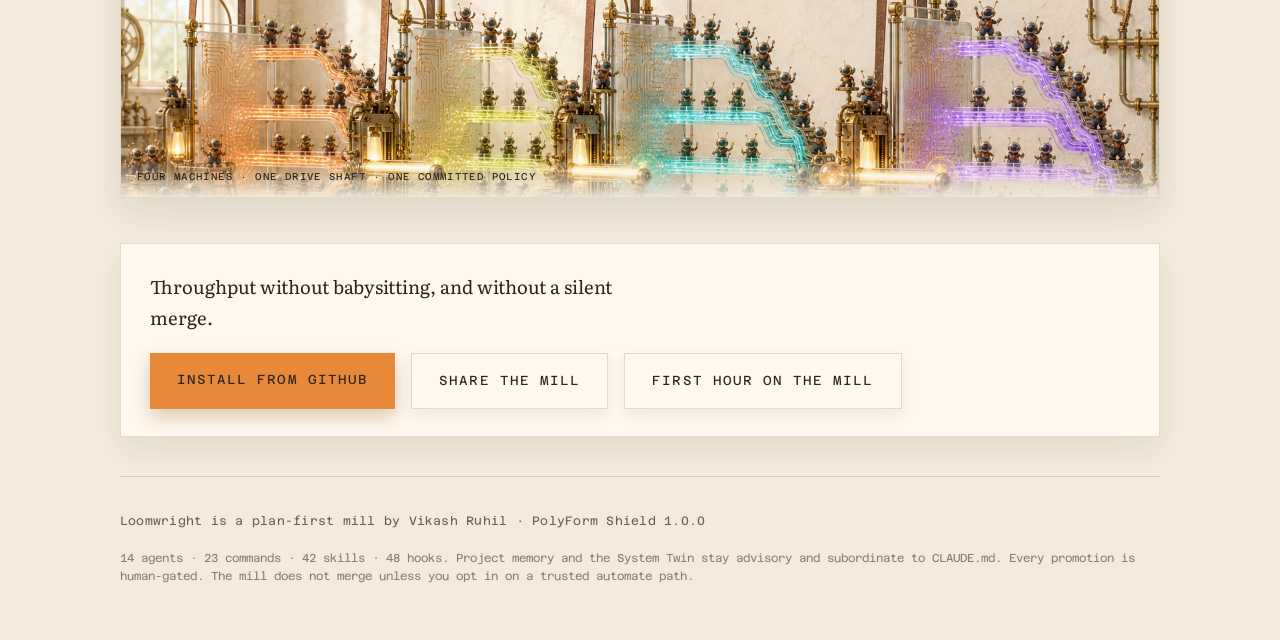
==== commit badeba8f: "fix(copy): slash commands 24 → 23 Match plugin v17.5.0 (loomwright c7d4f9a). /ui was removed in v17." ====
--- a/index.html
+++ b/index.html
@@ -58,7 +58,7 @@
         </div>
         <ul class="stamps" aria-label="What ships today">
           <li><b>14</b> agent roles</li>
-          <li><b>24</b> slash commands</li>
+          <li><b>23</b> slash commands</li>
           <li><b>42</b> skills</li>
           <li><b>48</b> quality hooks</li>
           <li>never silently merges</li>
@@ -144,7 +144,7 @@
 
     <footer>
       Loomwright is a plan-first mill by Vikash Ruhil · PolyForm Shield 1.0.0
-      <span class="fine">14 agents · 24 commands · 42 skills · 48 hooks. Project memory and the System Twin stay advisory and subordinate to CLAUDE.md. Every promotion is human-gated. The mill does not merge unless you opt in on a trusted automate path.</span>
+      <span class="fine">14 agents · 23 commands · 42 skills · 48 hooks. Project memory and the System Twin stay advisory and subordinate to CLAUDE.md. Every promotion is human-gated. The mill does not merge unless you opt in on a trusted automate path.</span>
     </footer>
   </div>
   <script src="site.js"></script>
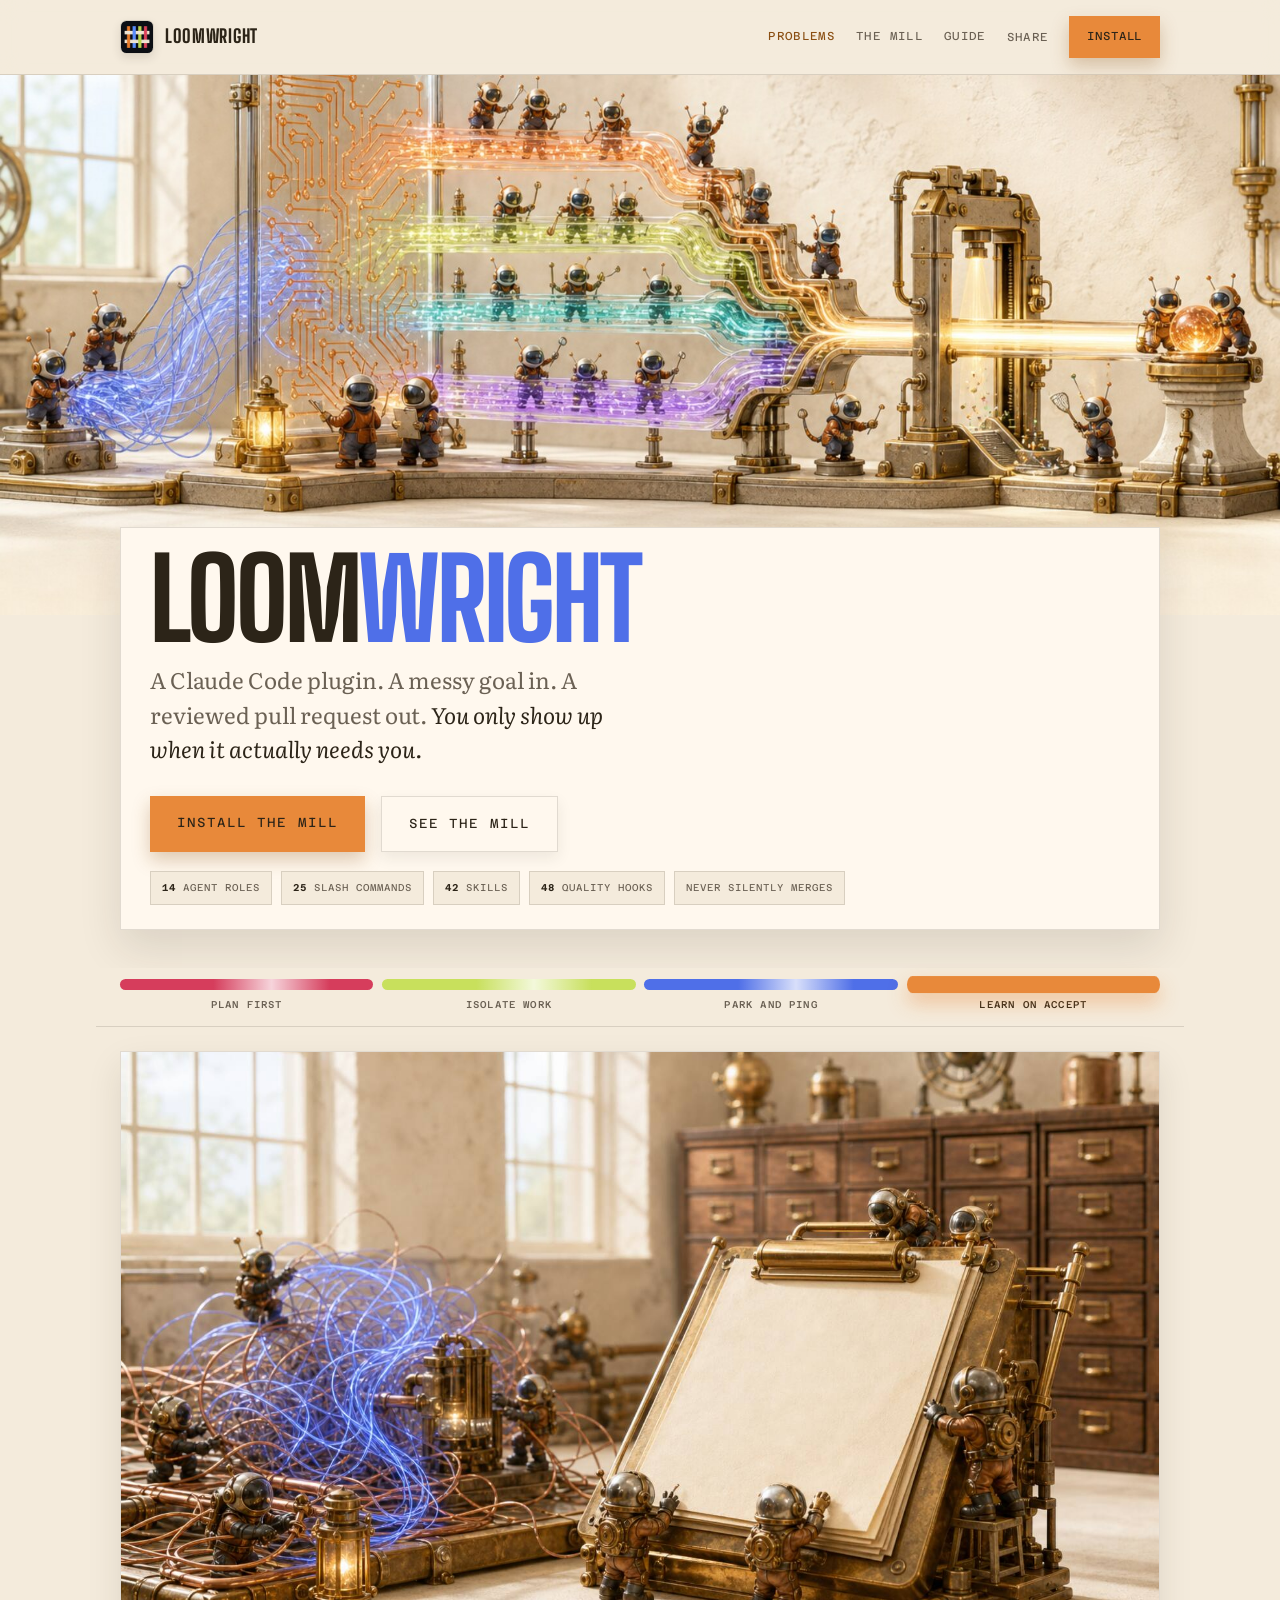
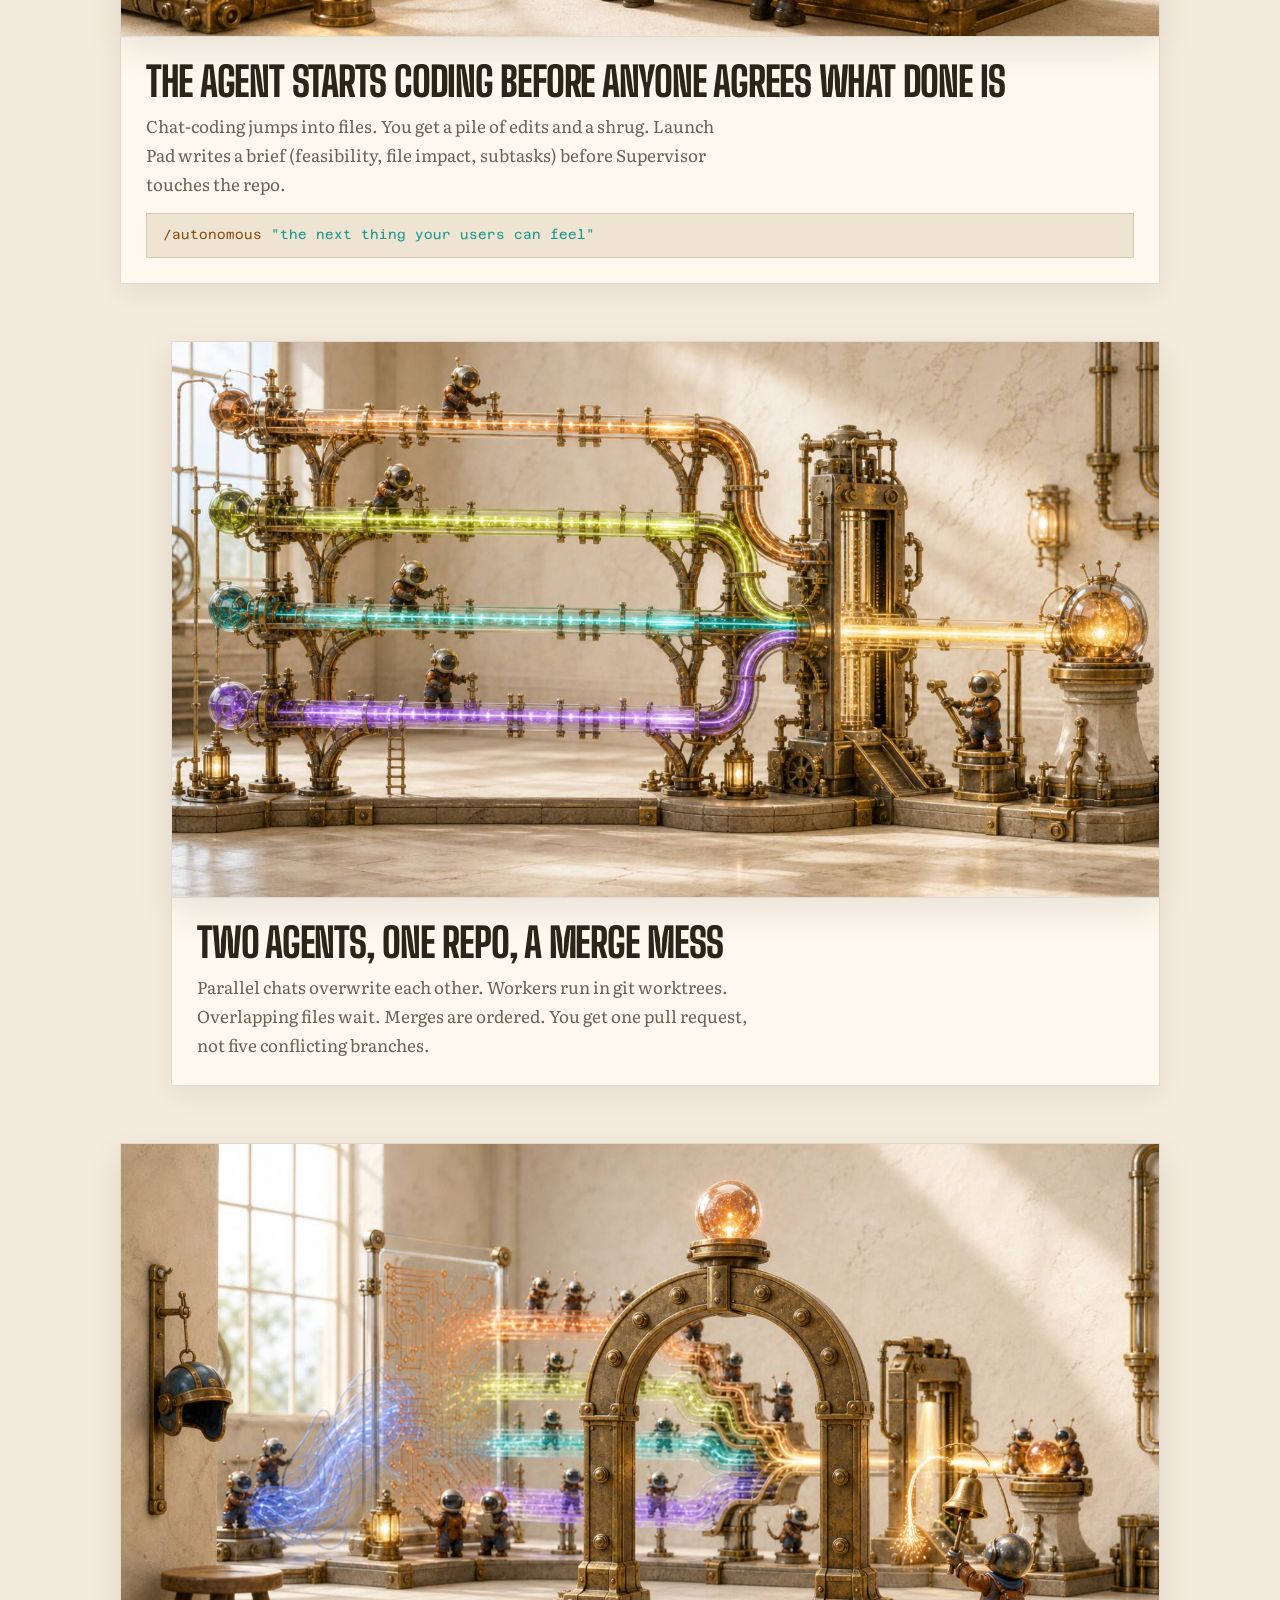
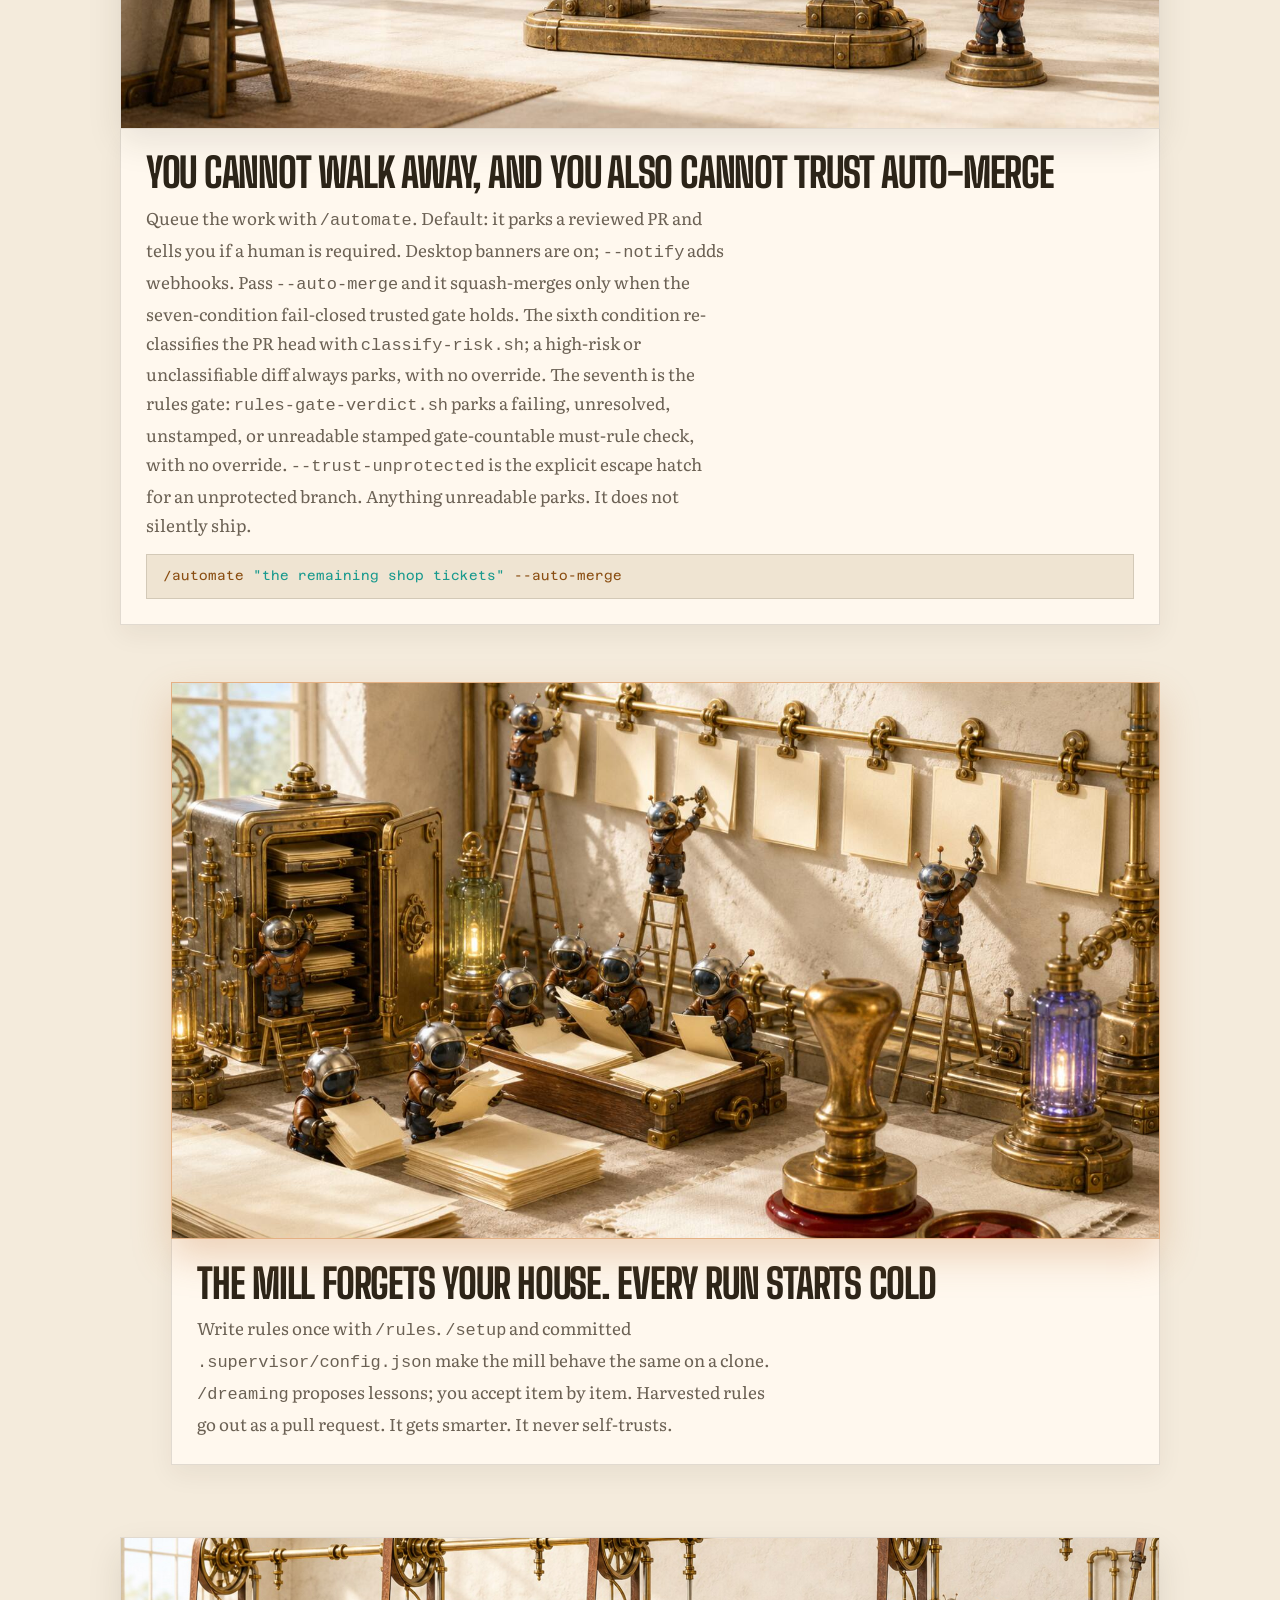
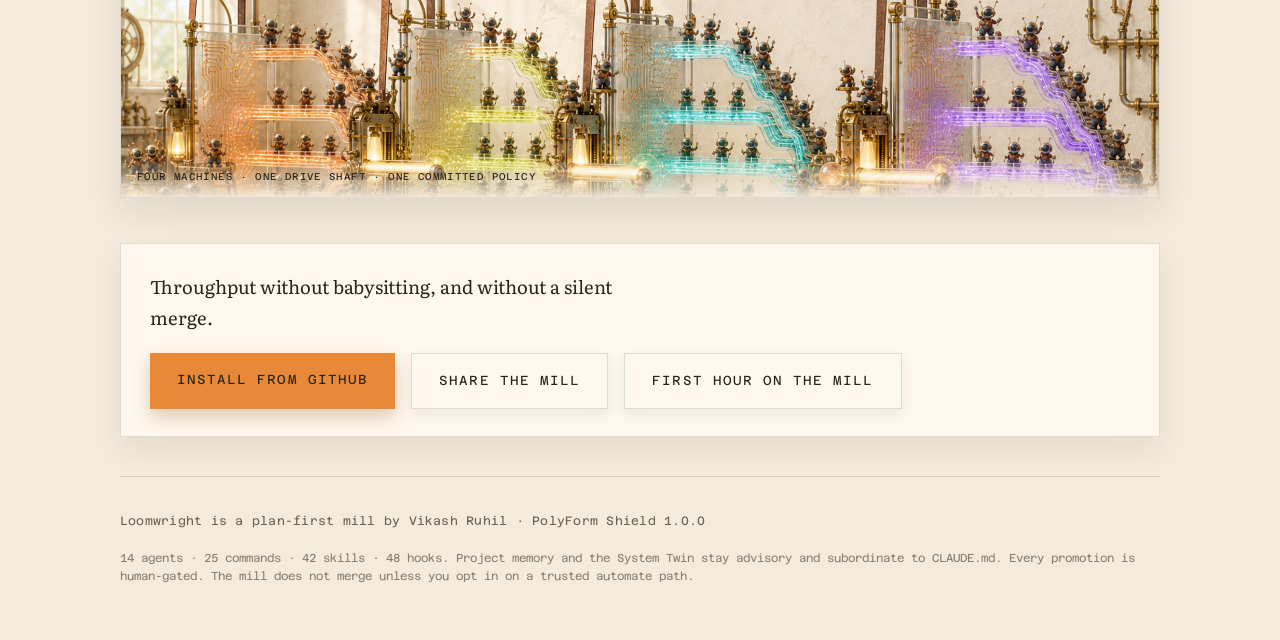
==== commit 901c8a24: "fix(copy): slash commands 24 → 25 (plugin v17.22.1)" ====
--- a/index.html
+++ b/index.html
@@ -58,7 +58,7 @@
         </div>
         <ul class="stamps" aria-label="What ships today">
           <li><b>14</b> agent roles</li>
-          <li><b>23</b> slash commands</li>
+          <li><b>25</b> slash commands</li>
           <li><b>42</b> skills</li>
           <li><b>48</b> quality hooks</li>
           <li>never silently merges</li>
@@ -144,7 +144,7 @@
 
     <footer>
       Loomwright is a plan-first mill by Vikash Ruhil · PolyForm Shield 1.0.0
-      <span class="fine">14 agents · 23 commands · 42 skills · 48 hooks. Project memory and the System Twin stay advisory and subordinate to CLAUDE.md. Every promotion is human-gated. The mill does not merge unless you opt in on a trusted automate path.</span>
+      <span class="fine">14 agents · 25 commands · 42 skills · 48 hooks. Project memory and the System Twin stay advisory and subordinate to CLAUDE.md. Every promotion is human-gated. The mill does not merge unless you opt in on a trusted automate path.</span>
     </footer>
   </div>
   <script src="site.js"></script>
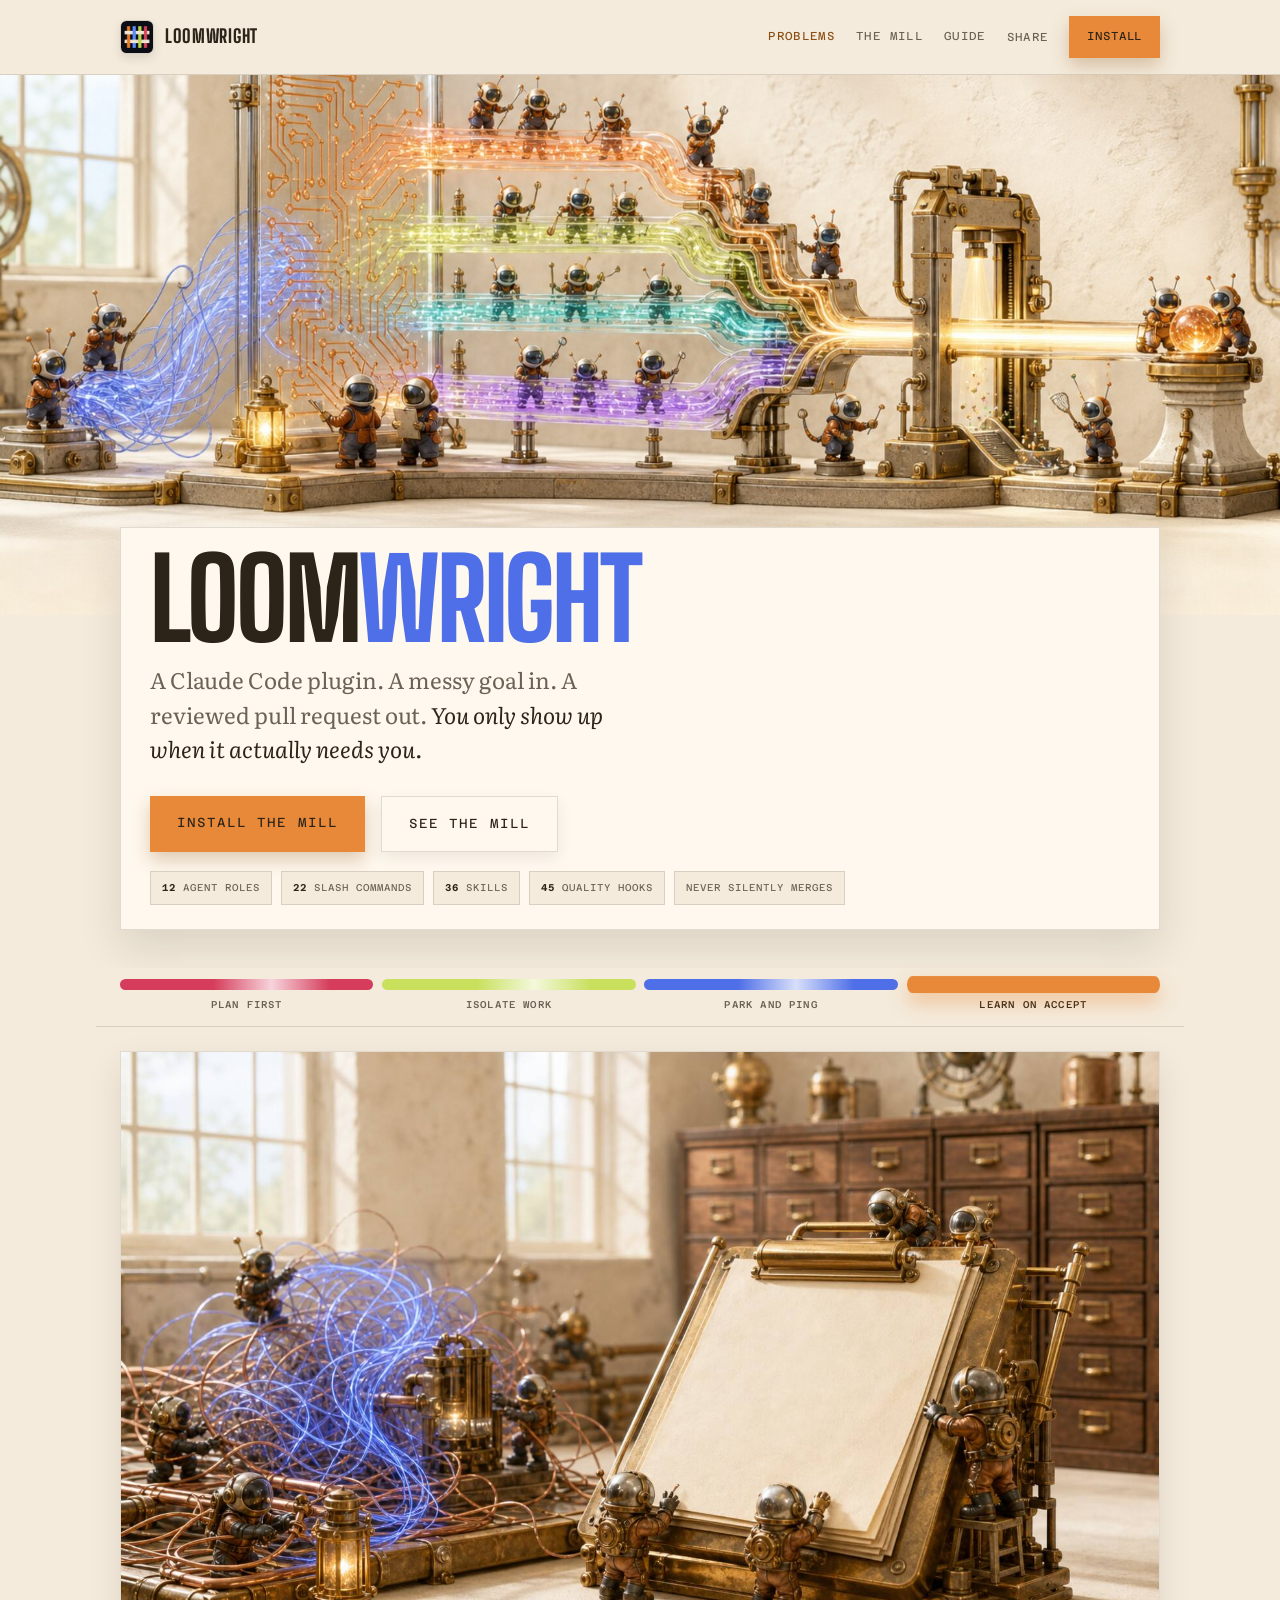
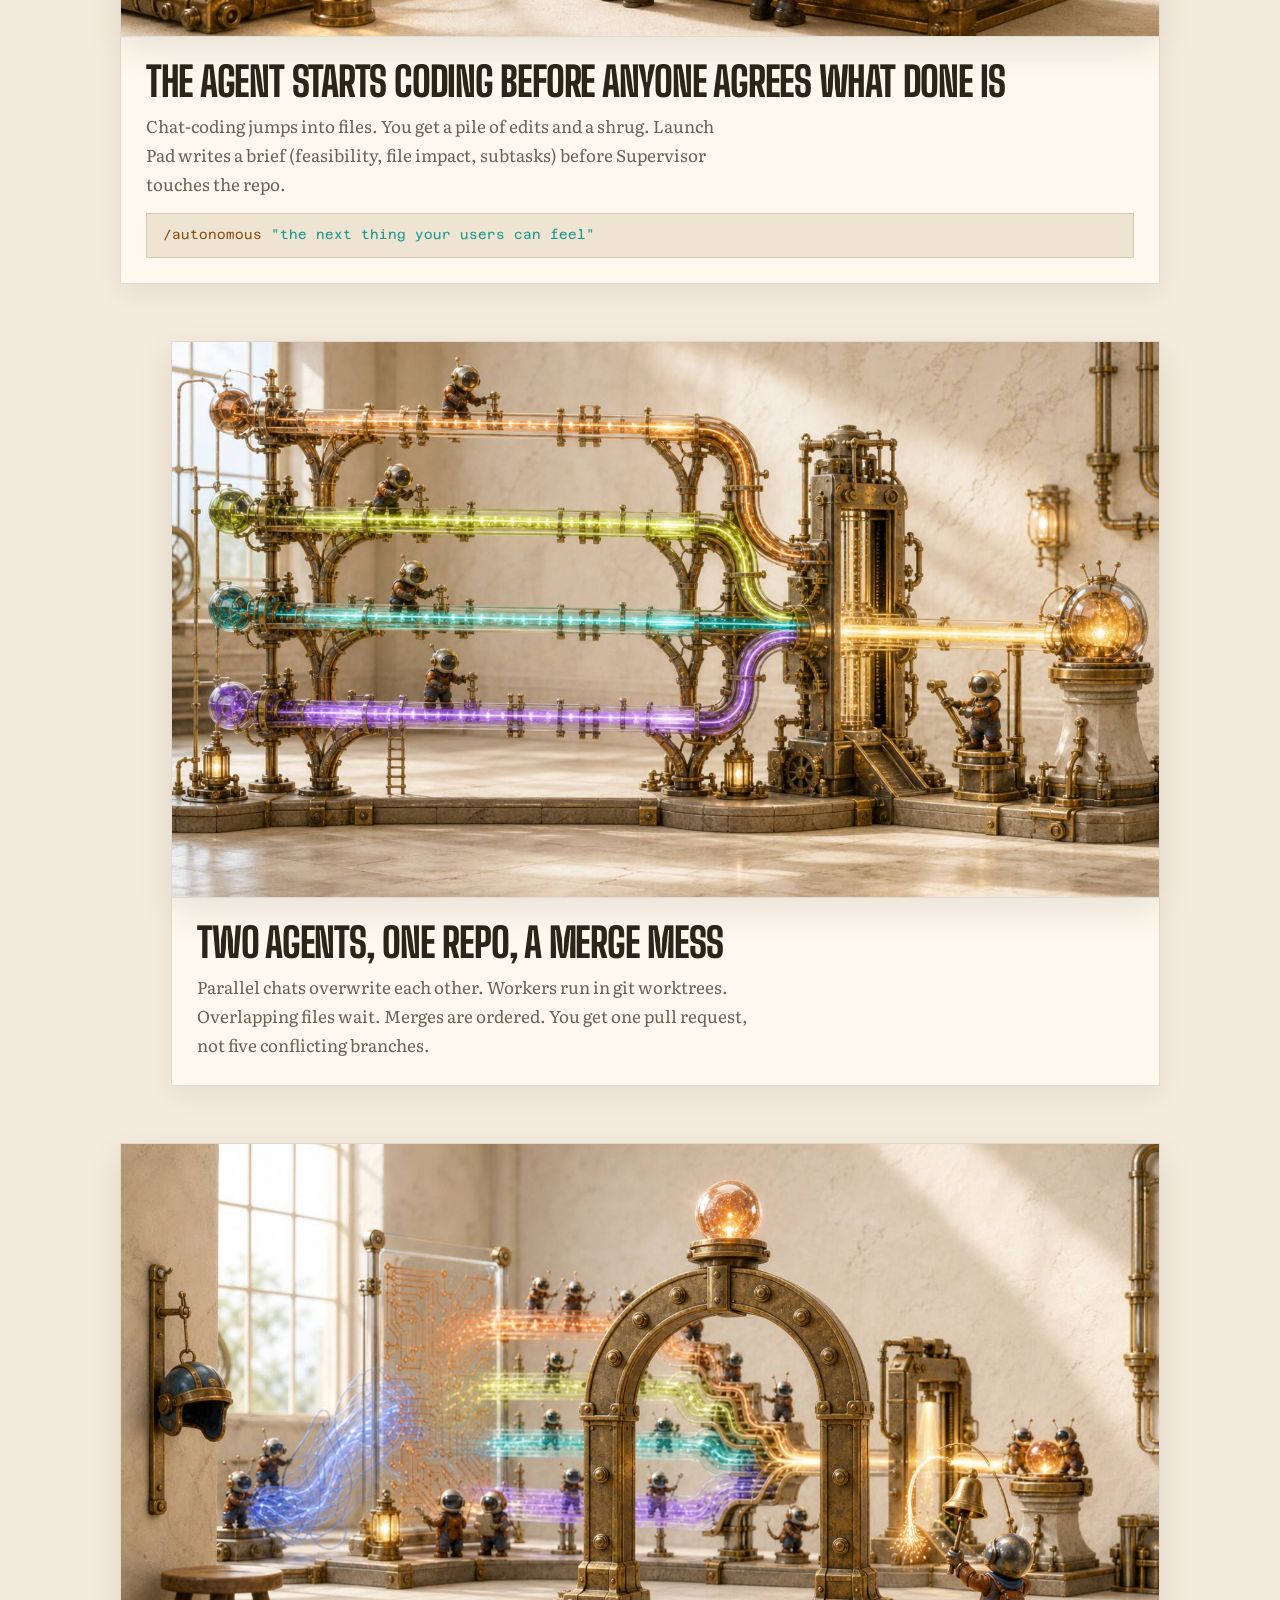
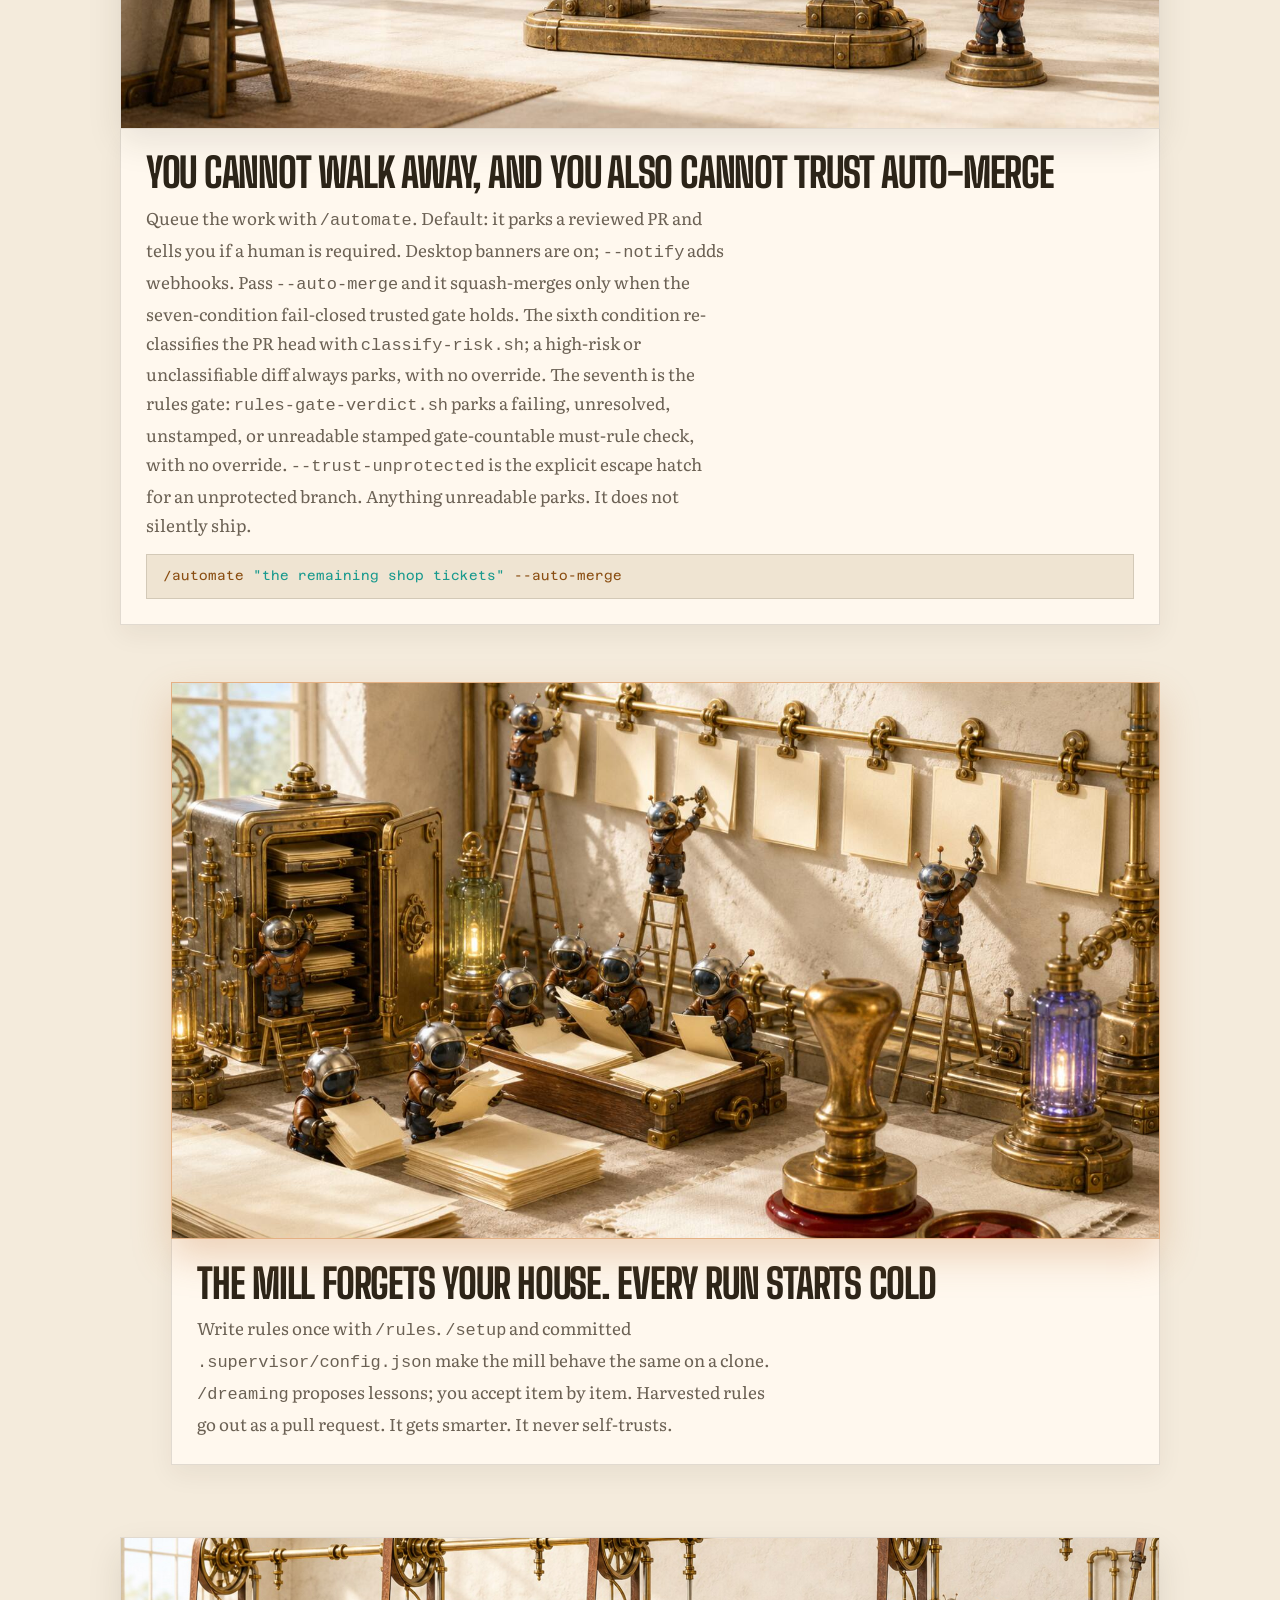
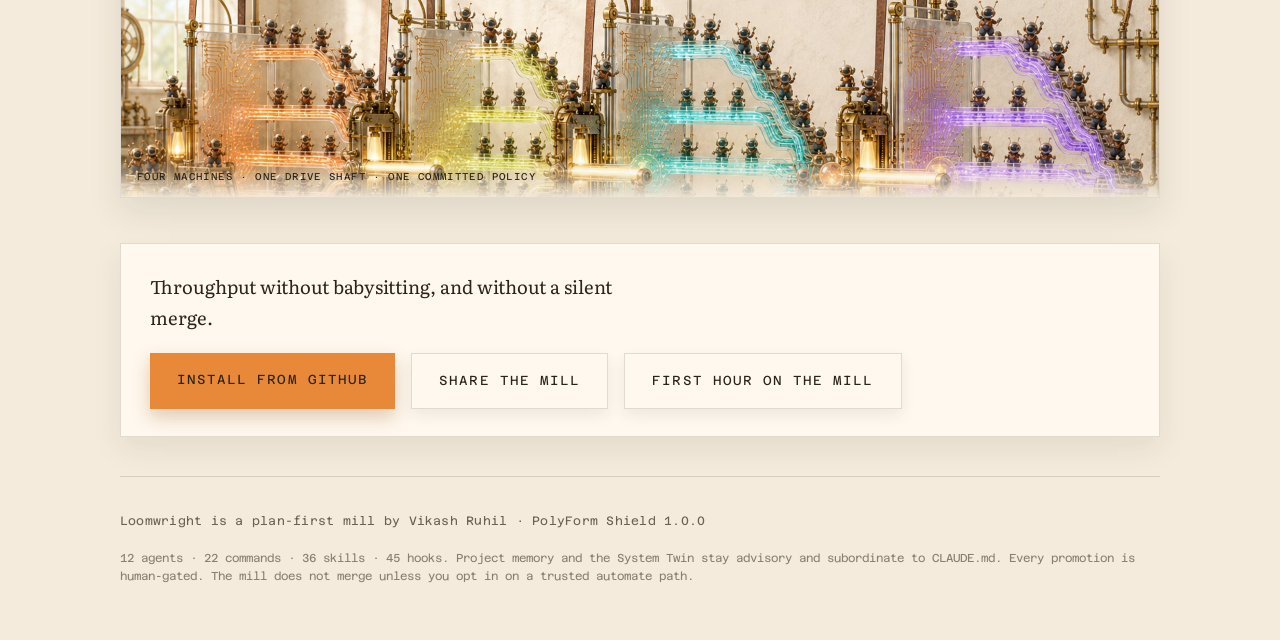
==== commit 3456d92b: "fix(copy): sync counts to 12/22/36/45 and remove QA and /verify (plugin v18.1.2) Matches loomwright " ====
--- a/index.html
+++ b/index.html
@@ -57,10 +57,10 @@
           <a class="btn btn-ghost" href="mill.html">See the mill</a>
         </div>
         <ul class="stamps" aria-label="What ships today">
-          <li><b>14</b> agent roles</li>
-          <li><b>25</b> slash commands</li>
-          <li><b>42</b> skills</li>
-          <li><b>48</b> quality hooks</li>
+          <li><b>12</b> agent roles</li>
+          <li><b>22</b> slash commands</li>
+          <li><b>36</b> skills</li>
+          <li><b>45</b> quality hooks</li>
           <li>never silently merges</li>
         </ul>
       </div>
@@ -144,7 +144,7 @@
 
     <footer>
       Loomwright is a plan-first mill by Vikash Ruhil · PolyForm Shield 1.0.0
-      <span class="fine">14 agents · 25 commands · 42 skills · 48 hooks. Project memory and the System Twin stay advisory and subordinate to CLAUDE.md. Every promotion is human-gated. The mill does not merge unless you opt in on a trusted automate path.</span>
+      <span class="fine">12 agents · 22 commands · 36 skills · 45 hooks. Project memory and the System Twin stay advisory and subordinate to CLAUDE.md. Every promotion is human-gated. The mill does not merge unless you opt in on a trusted automate path.</span>
     </footer>
   </div>
   <script src="site.js"></script>
